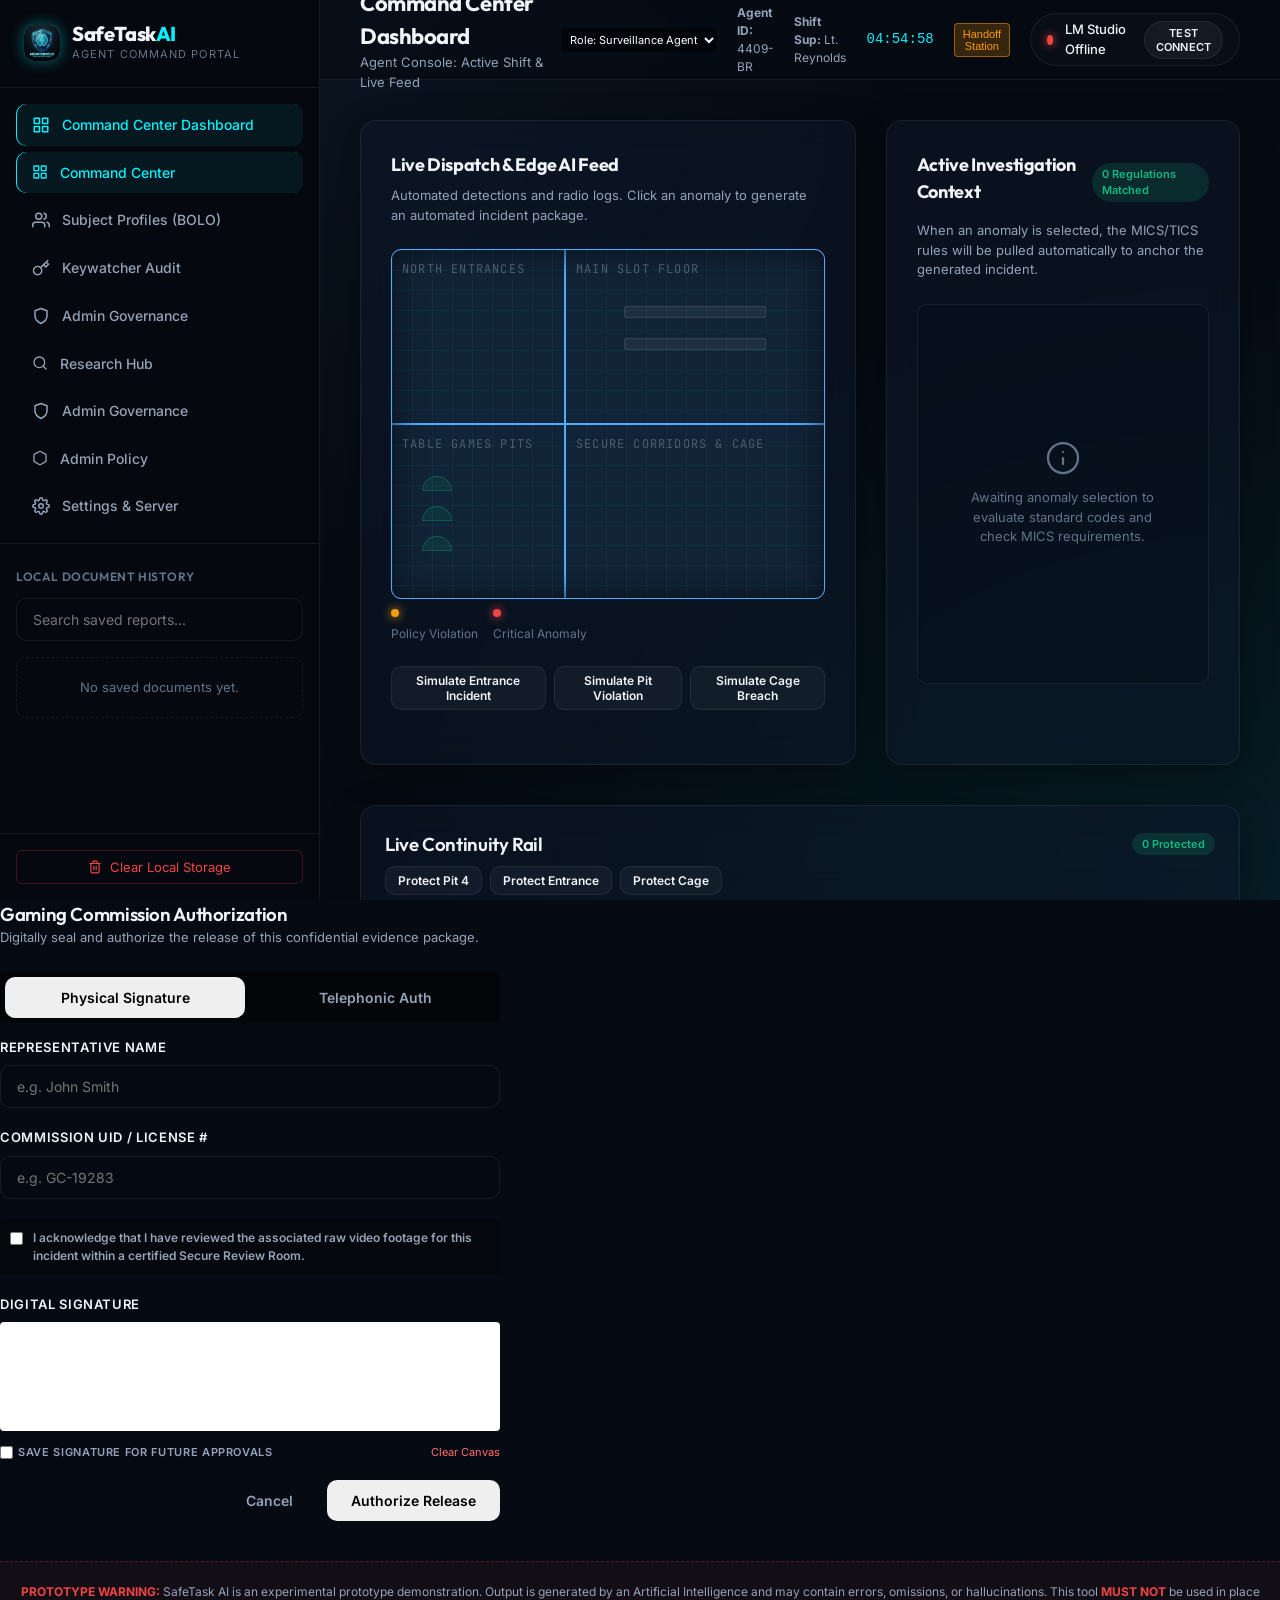
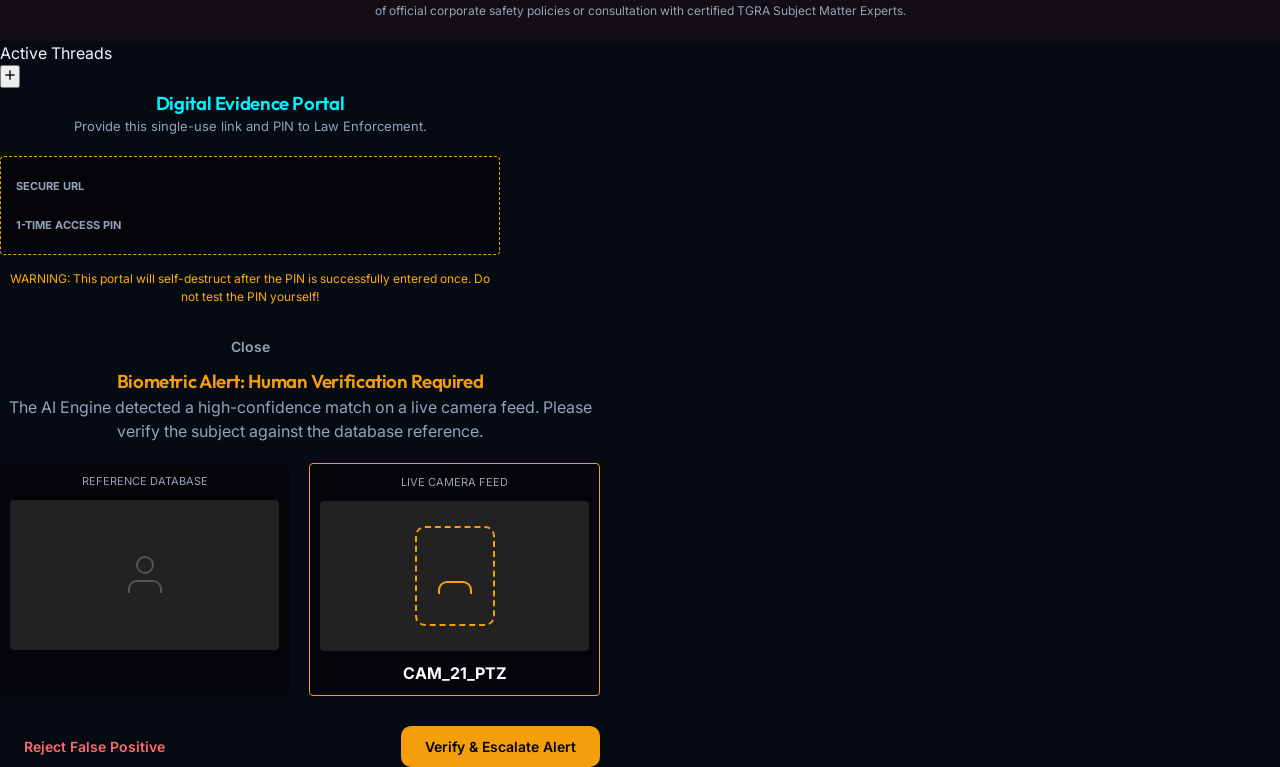
==== safetask/apps/legacy_scc/index.html @ 7d25b07c "Housekeeping: apply fixes, UI improvements, and widget feature" ====
<!DOCTYPE html>
<html lang="en">
<head>
  <meta charset="UTF-8">
  <meta name="viewport" content="width=device-width, initial-scale=1.0">
  <title>SafeTask AI — Casino Surveillance Agent Portal</title>
  <!-- SEO Tags -->
  <meta name="description" content="Surveillance Agent Command Center for real-time monitoring, MICS compliance, and incident generation.">
  <meta name="theme-color" content="#0a192f">
  
  <!-- Premium Typography -->
  <link rel="preconnect" href="https://fonts.googleapis.com">
  <link rel="preconnect" href="https://fonts.gstatic.com" crossorigin>
  <link href="https://fonts.googleapis.com/css2?family=Inter:wght@300;400;500;600;700&family=Outfit:wght@400;500;600;700;800&family=JetBrains+Mono:wght@400;500&display=swap" rel="stylesheet">
  
  <!-- Styling Sheet -->
  <link rel="stylesheet" href="styles.css">
  
  <!-- Manifest for PWA -->
  <link rel="manifest" href="manifest.json">
</head>
<body>
  <!-- Print Header (Hidden on UI, visible on Print) -->
  <div class="print-header-block">
    <div class="print-title-area">
      <h1>TRIBAL GAMING REGULATORY AUTHORITY</h1>
      <h2>CASINO SURVEILLANCE COMPLIANCE & INVESTIGATIONS</h2>
    </div>
    <div class="print-logo-box">
      <span>NIGC MICS COMPLIANT</span>
    </div>
  </div>
  <div class="print-disclaimer only-print">
    <p><strong>AI PROTOTYPE DRAFT:</strong> This document was generated by an AI assistant for demonstration purposes. It does not replace licensed TGRA agent review and has not been verified for regulatory compliance.</p>
  </div>

  <!-- App Wrapper -->
  <div class="app-container" id="appWrapper">
    
    <!-- Sidebar: Logo, Navigation & Saved History -->
    <aside class="sidebar" id="appSidebar">
      <div class="sidebar-brand">
        <div class="logo-icon">
          <img src="safetask_logo.png" alt="SafeTask Logo" style="width: 100%; height: 100%; object-fit: cover; border-radius: inherit;">
        </div>
        <div class="logo-text">
          <h1>SafeTask<span>AI</span></h1>
          <p>Agent Command Portal</p>
        </div>
      </div>

      <!-- Navigation Tabs -->
      <nav class="sidebar-nav">
        <button class="nav-btn active" id="btnTabDashboard" onclick="switchTab('dashboard')">
          <svg viewBox="0 0 24 24" width="18" height="18" stroke="currentColor" stroke-width="2" fill="none" stroke-linecap="round" stroke-linejoin="round"><rect x="3" y="3" width="7" height="7"></rect><rect x="14" y="3" width="7" height="7"></rect><rect x="14" y="14" width="7" height="7"></rect><rect x="3" y="14" width="7" height="7"></rect></svg>
          <span>Command Center Dashboard</span>
        </button>
        <button class="nav-btn active auditor-hidden" id="btnTabDashboard" onclick="switchTab('dashboard')">
          <svg viewBox="0 0 24 24" width="16" height="16" stroke="currentColor" stroke-width="2" fill="none" stroke-linecap="round" stroke-linejoin="round"><rect x="3" y="3" width="7" height="7"></rect><rect x="14" y="3" width="7" height="7"></rect><rect x="14" y="14" width="7" height="7"></rect><rect x="3" y="14" width="7" height="7"></rect></svg>
          Command Center
        </button>
        <button class="nav-btn dispatch-only auditor-hidden" id="btnTabDispatch" onclick="switchTab('dispatch')" style="display: none;">
          <svg viewBox="0 0 24 24" width="18" height="18" stroke="currentColor" stroke-width="2" fill="none" stroke-linecap="round" stroke-linejoin="round"><rect x="2" y="3" width="20" height="14" rx="2" ry="2"></rect><line x1="8" y1="21" x2="16" y2="21"></line><line x1="12" y1="17" x2="12" y2="21"></line></svg>
          <span>Security Dispatch Console</span>
        </button>
        <button class="nav-btn surveillance-only auditor-hidden" id="btnTabSubjects" onclick="switchTab('subjects')">
          <svg viewBox="0 0 24 24" width="18" height="18" stroke="currentColor" stroke-width="2" fill="none" stroke-linecap="round" stroke-linejoin="round"><path d="M17 21v-2a4 4 0 0 0-4-4H5a4 4 0 0 0-4 4v2"></path><circle cx="9" cy="7" r="4"></circle><path d="M23 21v-2a4 4 0 0 0-3-3.87"></path><path d="M16 3.13a4 4 0 0 1 0 7.75"></path></svg>
          <span>Subject Profiles (BOLO)</span>
        </button>
        <button class="nav-btn auditor-hidden" id="btnTabKeywatcher" onclick="switchTab('keywatcher')">
          <svg viewBox="0 0 24 24" width="18" height="18" stroke="currentColor" stroke-width="2" fill="none" stroke-linecap="round" stroke-linejoin="round"><path d="M21 2l-2 2m-7.61 7.61a5.5 5.5 0 1 1-7.778 7.778 5.5 5.5 0 0 1 7.777-7.777zm0 0L15.5 7.5m0 0l3 3L22 7l-3-3m-3.5 3.5L19 4"></path></svg>
          <span>Keywatcher Audit</span>
        </button>
        <button class="nav-btn admin-only management-only" id="btnTabAdmin" onclick="switchTab('admin')">
          <svg viewBox="0 0 24 24" width="18" height="18" stroke="currentColor" stroke-width="2" fill="none" stroke-linecap="round" stroke-linejoin="round"><path d="M12 22s8-4 8-10V5l-8-3-8 3v7c0 6 8 10 8 10z"></path></svg>
          <span>Admin Governance</span>
        </button>
        <button class="nav-btn auditor-only" id="btnTabAuditor" onclick="switchTab('auditor')" style="display: none;">
          <svg viewBox="0 0 24 24" width="18" height="18" stroke="currentColor" stroke-width="2" fill="none" stroke-linecap="round" stroke-linejoin="round"><path d="M14 2H6a2 2 0 0 0-2 2v16a2 2 0 0 0 2 2h12a2 2 0 0 0 2-2V8z"></path><polyline points="14 2 14 8 20 8"></polyline><line x1="16" y1="13" x2="8" y2="13"></line><line x1="16" y1="17" x2="8" y2="17"></line><polyline points="10 9 9 9 8 9"></polyline></svg>
          <span>Auditor Ledger</span>
        </button>
        <button class="nav-btn" id="btnTabResearch" onclick="switchTab('research')">
          <svg viewBox="0 0 24 24" width="16" height="16" stroke="currentColor" stroke-width="2" fill="none" stroke-linecap="round" stroke-linejoin="round"><circle cx="11" cy="11" r="8"></circle><line x1="21" y1="21" x2="16.65" y2="16.65"></line></svg>
          Research Hub
        </button>
        <button class="nav-btn admin-only" id="btnTabAdmin" onclick="switchTab('admin')">
          <svg viewBox="0 0 24 24" width="18" height="18" stroke="currentColor" stroke-width="2" fill="none" stroke-linecap="round" stroke-linejoin="round"><path d="M12 22s8-4 8-10V5l-8-3-8 3v7c0 6 8 10 8 10z"></path></svg>
          <span>Admin Governance</span>
        </button>
        <button class="nav-btn" id="btnTabAdmin" onclick="switchTab('admin')">
          <svg viewBox="0 0 24 24" width="16" height="16" stroke="currentColor" stroke-width="2" fill="none" stroke-linecap="round" stroke-linejoin="round"><path d="M21 16V8a2 2 0 0 0-1-1.73l-7-4a2 2 0 0 0-2 0l-7 4A2 2 0 0 0 3 8v8a2 2 0 0 0 1 1.73l7 4a2 2 0 0 0 2 0l7-4A2 2 0 0 0 21 16z"></path></svg>
          Admin Policy
        </button>
        <button class="nav-btn" id="btnTabSettings" onclick="switchTab('settings')">
          <svg viewBox="0 0 24 24" width="18" height="18" stroke="currentColor" stroke-width="2" fill="none" stroke-linecap="round" stroke-linejoin="round"><circle cx="12" cy="12" r="3"></circle><path d="M19.4 15a1.65 1.65 0 0 0 .33 1.82l.06.06a2 2 0 1 1-2.83 2.83l-.06-.06a1.65 1.65 0 0 0-1.82-.33 1.65 1.65 0 0 0-1 1.51V21a2 2 0 0 1-4 0v-.09A1.65 1.65 0 0 0 9 19.4a1.65 1.65 0 0 0-1.82.33l-.06.06a2 2 0 1 1-2.83-2.83l.06-.06a1.65 1.65 0 0 0 .33-1.82 1.65 1.65 0 0 0-1.51-1H3a2 2 0 0 1 0-4h.09A1.65 1.65 0 0 0 4.6 9a1.65 1.65 0 0 0-.33-1.82l-.06-.06a2 2 0 1 1 2.83-2.83l.06.06a1.65 1.65 0 0 0 1.82.33H9a1.65 1.65 0 0 0 1-1.51V3a2 2 0 0 1 4 0v.09a1.65 1.65 0 0 0 1 1.51 1.65 1.65 0 0 0 1.82-.33l.06-.06a2 2 0 1 1 2.83 2.83l-.06.06a1.65 1.65 0 0 0-.33 1.82V9a1.65 1.65 0 0 0 1.51 1H21a2 2 0 0 1 0 4h-.09a1.65 1.65 0 0 0-1.51 1z"></path></svg>
          <span>Settings & Server</span>
        </button>
      </nav>

      <!-- History List Section -->
      <div class="sidebar-history">
        <h3>Local Document History</h3>
        <div class="search-history-box">
          <input type="text" id="historySearch" placeholder="Search saved reports..." onkeyup="filterHistory()">
        </div>
        <div class="history-list" id="historyList">
          <div class="empty-history">No saved documents yet.</div>
        </div>
      </div>

      <!-- Quick Action Clear Offline Data -->
      <div class="sidebar-footer">
        <button class="clear-data-btn" id="btnClearStorage" onclick="clearAllData()">
          <svg viewBox="0 0 24 24" width="14" height="14" stroke="currentColor" stroke-width="2" fill="none" stroke-linecap="round" stroke-linejoin="round"><polyline points="3 6 5 6 21 6"></polyline><path d="M19 6v14a2 2 0 0 1-2 2H7a2 2 0 0 1-2-2V6m3 0V4a2 2 0 0 1 2-2h4a2 2 0 0 1 2 2v2"></path><line x1="10" y1="11" x2="10" y2="17"></line><line x1="14" y1="11" x2="14" y2="17"></line></svg>
          <span>Clear Local Storage</span>
        </button>
      </div>
    </aside>

    <!-- Main Content Area -->
    <main class="main-content">
      
      <!-- Top Bar / Diagnostic Dashboard Banner -->
      <header class="top-bar">
        <div class="header-titles">
          <h2 id="currentTabTitle">Command Center Dashboard</h2>
          <p id="currentTabSubtitle">Agent Console: Active Shift & Live Feed</p>
        </div>
        
        <div class="agent-shift-info" style="display: flex; gap: 20px; align-items: center; color: var(--text-secondary); font-size: 12px; margin-right: 20px;">
            <select id="roleSelector" onchange="switchRole(this.value)" style="background: rgba(0,0,0,0.5); color: #fff; border: 1px solid var(--border-color); padding: 4px; border-radius: 4px; font-size: 11px;">
              <option value="surveillance">Role: Surveillance Agent</option>
              <option value="dispatch">Role: Security Dispatch</option>
            </select>
            <span><strong>Agent ID:</strong> <span id="currentAgentIdLabel">4409-BR</span></span>
            <span><strong>Shift Sup:</strong> Lt. Reynolds</span>
            <span id="liveClock" style="font-family: monospace; font-size: 14px; color: var(--accent-cyan);">00:00:00</span>
            <button class="handoff-btn" onclick="openHandoffModal()" style="background: rgba(255, 153, 0, 0.2); border: 1px solid rgba(255, 153, 0, 0.5); color: #ff9900; padding: 4px 8px; border-radius: 4px; cursor: pointer; font-size: 11px;">Handoff Station</button>
        </div>

        <!-- Connection Health Badge -->
        <div class="connection-health-panel">
          <div class="connection-status-dot offline" id="connDot"></div>
          <span class="connection-status-text" id="connText">LM Studio Offline</span>
          <button class="test-conn-btn" id="btnTestConn" onclick="checkLMStudioConnection()">
            Test Connect
          </button>
        </div>
      </header>

      <!-- Tab Content Area -->
      <div class="content-body">
        
        <!-- 1. DASHBOARD TAB (Live Feed & Edge AI) -->
        <section class="tab-pane active" id="tabDashboard">
          <div class="grid-layout">
            
            <!-- Left Panel: Live Feed -->
            <div class="control-card glass">
              <h3>Live Dispatch & Edge AI Feed</h3>
              <p class="section-desc">Automated detections and radio logs. Click an anomaly to generate an automated incident package.</p>
              
              <div class="presets-section" style="margin-top: 20px;">
                
                <div class="spatial-map-container" id="casinoSpatialMap">
                  <!-- North Entrance -->
                  <div class="map-zone zone-entrance" id="zoneEntrance">
                    <span class="zone-label">North Entrances</span>
                    <div class="map-beacon" id="beaconEntrance" style="display:none;" onclick="triggerEdgeAnomaly('Staged Slip and Fall', 'Kinematic pre-bracing detected. Patron intentionally created floor anomaly.', 'Camera 18', '2026-05-30T14:02:11')">
                       <span class="beacon-pulse"></span>
                    </div>
                  </div>
                  
                  <!-- Main Slots Floor -->
                  <div class="map-zone zone-slots" id="zoneSlots">
                    <span class="zone-label">Main Slot Floor</span>
                    <!-- Decorative slot banks -->
                    <div class="slot-bank"></div><div class="slot-bank"></div>
                    <div class="map-beacon" id="beaconSlots" style="display:none;">
                       <span class="beacon-pulse"></span>
                    </div>
                  </div>

                  <!-- High Limit / Pits -->
                  <div class="map-zone zone-pits" id="zonePits">
                    <span class="zone-label">Table Games Pits</span>
                    <div class="pit-table"></div><div class="pit-table"></div><div class="pit-table"></div>
                    <div class="map-beacon" id="beaconPits" style="display:none;" onclick="triggerEdgeAnomaly('Hand Clear Failure', 'Dealer failed to open palms and rotate hands before leaving live table game.', 'Camera 42', '2026-05-30T18:15:00')">
                       <span class="beacon-pulse"></span>
                    </div>
                  </div>
                  
                  <!-- Soft Count / Cage -->
                  <div class="map-zone zone-cage" id="zoneCage">
                    <span class="zone-label">Secure Corridors & Cage</span>
                    <div class="map-beacon" id="beaconCage" style="display:none;" onclick="triggerEdgeAnomaly('Propped Secure Door', 'Soft Count room door propped open for > 30 seconds.', 'Camera 09', '2026-05-30T22:10:45')">
                       <span class="beacon-pulse"></span>
                    </div>
                  </div>
                </div>

                <div class="map-legend">
                  <span class="legend-item"><span class="legend-dot status-amber"></span> Policy Violation</span>
                  <span class="legend-item"><span class="legend-dot status-red"></span> Critical Anomaly</span>
                </div>
                
                <div style="margin-top: 15px; display: flex; gap: 8px;">
                   <button class="btn btn-small btn-secondary" onclick="simulateAnomaly('beaconEntrance', 'status-red')">Simulate Entrance Incident</button>
                   <button class="btn btn-small btn-secondary" onclick="simulateAnomaly('beaconPits', 'status-amber')">Simulate Pit Violation</button>
                   <button class="btn btn-small btn-secondary" onclick="simulateAnomaly('beaconCage', 'status-red')">Simulate Cage Breach</button>
                </div>

              </div>
            </div>

            <!-- Right Panel: Matched Title 8 Standards & Active RAG -->
            <div class="control-card glass flex-column">
              <div class="card-header-row">
                <h3>Active Investigation Context</h3>
                <span class="active-badge" id="incRagBadge">0 Regulations Matched</span>
              </div>
              <p class="section-desc">When an anomaly is selected, the MICS/TICS rules will be pulled automatically to anchor the generated incident.</p>
              
              <!-- Matched Regulations List -->
              <div class="matched-regs-list" id="incidentMatchedRegs">
                <div class="empty-regs-state">
                  <svg viewBox="0 0 24 24" width="36" height="36" stroke="currentColor" stroke-width="1.5" fill="none" stroke-linecap="round" stroke-linejoin="round"><circle cx="12" cy="12" r="10"></circle><line x1="12" y1="16" x2="12" y2="12"></line><line x1="12" y1="8" x2="12.01" y2="8"></line></svg>
                  <p>Awaiting anomaly selection to evaluate standard codes and check MICS requirements.</p>
                </div>
              </div>
            </div>

          </div>

          <div class="live-continuity-panel glass no-print">
            <div class="card-header-row">
              <h3>Live Continuity Rail</h3>
              <span class="active-badge" id="protectedLiveCount">0 Protected</span>
            </div>
            <div class="live-quick-actions">
              <button class="btn btn-small btn-secondary" onclick="protectLiveShot('Camera 42', 'Table Games Pits')">Protect Pit 4</button>
              <button class="btn btn-small btn-secondary" onclick="protectLiveShot('Camera 18', 'North Entrances')">Protect Entrance</button>
              <button class="btn btn-small btn-secondary" onclick="protectLiveShot('Camera 09', 'Secure Corridors & Cage')">Protect Cage</button>
            </div>
            <div class="coverage-load-warning hidden" id="coverageLoadWarning">
              <span class="coverage-warning-label">Coverage Reminder</span>
              <span id="coverageLoadText"></span>
            </div>
            <div class="live-rail-list" id="protectedLiveRail">
              <div class="empty-live-rail">No protected live shots.</div>
            </div>
          </div>

          <!-- Loading Progress State -->
          <div class="loader-overlay hidden" id="incidentLoader">
            <div class="loader-card glass">
              <div class="spinner"></div>
              <h4>Processing Edge Video Anomaly</h4>
              <p id="incidentLoaderState">Hashing video snippet and querying Local LLM...</p>
              <div class="loader-progressbar"><div class="loader-progress-fill" id="incidentProgressFill" style="width: 10%"></div></div>
            </div>
          </div>

          <!-- Output Dashboard (Incident Analysis Results) -->
          <div class="output-container glass hidden" id="incidentOutputSection">
            <div class="output-header">
              <div class="output-title-block">
                <div class="badge badge-high" id="outputIncOshaBadge">MICS Violation</div>
                <h2 id="outputIncTitle">AUTOMATED INCIDENT PACKAGE</h2>
                <p>Subject to NIGC MICS Record Keeping. Video cryptographically hashed.</p>
              </div>
              <div class="output-actions">
                <button class="btn btn-secondary" onclick="sealEvidencePackage()">
                  <svg viewBox="0 0 24 24" width="16" height="16" stroke="currentColor" stroke-width="2" fill="none" stroke-linecap="round" stroke-linejoin="round"><path d="M12 22s8-4 8-10V5l-8-3-8 3v7c0 6 8 10 8 10z"></path></svg>
                  <span>Seal Evidence Package</span>
                </button>
              </div>
            </div>

            <!-- Incident Overview Summary Block -->
            <div class="incident-overview-grid">
              <div class="meta-item">
                <span class="meta-label">Date & Time</span>
                <span class="meta-value" id="summaryIncDate">-</span>
              </div>
              <div class="meta-item">
                <span class="meta-label">Camera Hash (SHA-256)</span>
                <span class="meta-value" id="summaryIncLocation" style="font-family: monospace; font-size: 0.8em; word-break: break-all;">-</span>
              </div>
              <div class="meta-item">
                <span class="meta-label">Severity Level</span>
                <span class="meta-value" id="summaryIncSeverity">-</span>
              </div>
              <div class="meta-item">
                <span class="meta-label">Incident Type</span>
                <span class="meta-value" id="summaryIncPersonnel">-</span>
              </div>
            </div>

            <div class="analysis-results-section">
              <div class="analysis-card">
                <h4>Generated Incident Narrative</h4>
                <div class="cause-block">
                    <p id="incGeneratedNarrative" style="font-size: 0.95rem; line-height: 1.5;"></p>
                </div>
              </div>

              <div class="form-row-2">
                <div class="analysis-card">
                  <h4>Radio Dispatch Script</h4>
                  <div class="cause-block">
                    <p id="incRadioScript" style="font-style: italic; color: var(--accent-blue);"></p>
                  </div>
                </div>
                <div class="analysis-card">
                  <h4>Contact Slate</h4>
                  <ul class="capa-checklist" id="incContactSlate">
                    <!-- JS loaded -->
                  </ul>
                </div>
              </div>
            </div>

            <details class="thought-drawer no-print" id="incidentThoughtDrawer">
              <summary>
                <svg viewBox="0 0 24 24" width="16" height="16" stroke="currentColor" stroke-width="2" fill="none" stroke-linecap="round" stroke-linejoin="round"><polyline points="4 17 10 11 4 5"></polyline><line x1="12" y1="19" x2="20" y2="19"></line></svg>
                <span>Show AI Compliance Reasoning Path</span>
              </summary>
              <div class="thought-content" id="incThoughtContent">
                <!-- AI thinking trace output -->
              </div>
            </details>

            <!-- Signature Section (Visible on Print) -->
            <div class="print-signatures-block">
              <div class="sig-row">
                <div class="sig-box">
                  <div class="sig-line"></div>
                  <label>Authorized Action Plan Lead</label>
                </div>
                <div class="sig-box">
                  <div class="sig-line"></div>
                  <label>Signature & Verification Date</label>
                </div>
              </div>
            </div>

            <div class="action-row no-print" style="margin-top: 1.5rem;">
                <button class="btn btn-secondary" onclick="document.getElementById('incidentOutputSection').classList.add('hidden')">Close Package</button>
                <button class="btn btn-primary" onclick="alert('Edge Anomaly Incident Approved and Logged to System.')">
                  <svg viewBox="0 0 24 24" width="16" height="16" stroke="currentColor" stroke-width="2" fill="none" stroke-linecap="round" stroke-linejoin="round"><path d="M22 11.08V12a10 10 0 1 1-5.93-9.14"></path><polyline points="22 4 12 14.01 9 11.01"></polyline></svg>
                  <span>Review & Approve (Human in the Loop)</span>
                </button>
            </div>
          </div>
        </section>

        <!-- 2. GENERATIVE INCIDENT TAB (Manual Entry) -->
        <section class="tab-pane" id="tabJha">
          <div class="grid-layout">
            
            <!-- Left Panel: Input & Settings -->
            <div class="control-card glass">
              <h3>Report Field Incident</h3>
              <p class="section-desc">Log a workplace incident, patron dispute, or policy violation. SafeTask AI will classify the event and compile a legally defensible report.</p>
              
              <!-- Observation Timeline UI -->
              <div class="timeline-container" style="margin-bottom: 24px; padding: 16px; background: rgba(0,0,0,0.2); border: 1px solid var(--glass-border); border-radius: var(--border-radius-md);">
                <div style="display: flex; justify-content: space-between; align-items: center; margin-bottom: 12px;">
                  <h4 style="font-size: 14px; font-weight: 600; color: var(--accent-cyan);">Structured Event Timeline</h4>
                  <button class="btn btn-small btn-secondary" onclick="openObservationModal()">+ Add Observation</button>
                </div>
              <div id="observationTimelineList" style="display: flex; flex-direction: column; gap: 8px;">
                  <div class="empty-history" style="padding: 10px; font-size: 12px;">No structured observations added yet.</div>
                </div>
              </div>

              <div class="form-group">
                <div class="form-group-header">
                  <label for="jhaTaskInput">Incident Narrative (Raw Notes)</label>
                  <button class="dictation-btn" id="jhaDictationBtn" onclick="toggleDictation('jhaTaskInput', 'jhaDictationBtn')" title="Dictate with Microphone">
                    <svg viewBox="0 0 24 24" width="14" height="14" stroke="currentColor" stroke-width="2" fill="none" stroke-linecap="round" stroke-linejoin="round"><path d="M12 2a3 3 0 0 0-3 3v7a3 3 0 0 0 6 0V5a3 3 0 0 0-3-3z"></path><path d="M19 10v2a7 7 0 0 1-14 0v-2"></path><line x1="12" y1="19" x2="12" y2="23"></line><line x1="8" y1="23" x2="16" y2="23"></line></svg>
                    <span>Dictate</span>
                  </button>
                </div>
                <textarea id="jhaTaskInput" placeholder="e.g., Subject was intoxicated, knocked over a chair at blackjack pit 4, refused to leave, detained by security at 22:00." oninput="onInputTextChange('jha')"></textarea>
                <span class="textarea-hint">Detail specific conditions, timestamps, and camera numbers if known.</span>
              </div>

              <!-- Constellation Spatial Event Graph -->
              <div class="presets-section">
                <div style="display: flex; justify-content: space-between; align-items: center; margin-bottom: 8px;">
                  <span>Spatial Event Graph</span>
                  <span id="constellationActiveLabel" style="color: var(--accent-cyan); font-weight: 600; font-size: 12px;">Incident Map</span>
                </div>
                <div class="constellation-container">
                  <canvas id="constellationCanvas"></canvas>
                </div>
              </div>

              <!-- Trigger Buttons -->
              <div class="action-row">
                <button class="btn btn-primary" id="btnGenerateJha" onclick="triggerJhaGeneration()">
                  <svg viewBox="0 0 24 24" width="18" height="18" stroke="currentColor" stroke-width="2.5" fill="none" stroke-linecap="round" stroke-linejoin="round"><path d="M21 16V8a2 2 0 0 0-1-1.73l-7-4a2 2 0 0 0-2 0l-7 4A2 2 0 0 0 3 8v8a2 2 0 0 0 1 1.73l7 4a2 2 0 0 0 2 0l7-4A2 2 0 0 0 21 16z"></path><polyline points="3.27 6.96 12 12.01 20.73 6.96"></polyline><line x1="12" y1="22.08" x2="12" y2="12"></line></svg>
                  <span>Generate Incident Report</span>
                </button>
              </div>
            </div>

            <!-- Right Panel: Matched Regulations & AI Drawer -->
            <div class="control-card glass flex-column">
              <div class="card-header-row">
                <h3>MICS/TICS Anti-Hallucination RAG</h3>
                <span class="active-badge" id="ragBadge">0 Regulations Matched</span>
              </div>
              <p class="section-desc">Client-side lookup scans inputs against **MICS and SICS** standards to anchor AI output.</p>
              
              <!-- Matched Regulations List -->
              <div class="matched-regs-list" id="jhaMatchedRegs">
                <div class="empty-regs-state">
                  <svg viewBox="0 0 24 24" width="36" height="36" stroke="currentColor" stroke-width="1.5" fill="none" stroke-linecap="round" stroke-linejoin="round"><circle cx="12" cy="12" r="10"></circle><line x1="12" y1="16" x2="12" y2="12"></line><line x1="12" y1="8" x2="12.01" y2="8"></line></svg>
                  <p>Type incident details to trigger matched regulatory sections in real time.</p>
                </div>
              </div>
            </div>

          </div>

          <!-- Loading Progress State -->
          <div class="loader-overlay hidden" id="jhaLoader">
            <div class="loader-card glass">
              <div class="spinner"></div>
              <h4>Analyzing Incident Compliance</h4>
              <p id="jhaLoaderState">Connecting to local model via LM Studio...</p>
              <div class="loader-progressbar"><div class="loader-progress-fill" id="jhaProgressFill" style="width: 10%"></div></div>
            </div>
          </div>

          <!-- Output Dashboard (Incident Results) -->
          <div class="output-container glass hidden" id="jhaOutputSection">
            <div class="output-header">
              <div class="output-title-block">
                <div class="badge badge-high" id="outputRiskBadge">High Risk</div>
                <h2 id="outputTaskName">Incident Report Draft</h2>
                <p>Regulatory Standard Anchor: Casino Surveillance MICS</p>
              </div>
              <div class="output-actions">
                <button class="btn btn-secondary" onclick="sealEvidencePackage()">
                  <svg viewBox="0 0 24 24" width="16" height="16" stroke="currentColor" stroke-width="2" fill="none" stroke-linecap="round" stroke-linejoin="round"><path d="M14 2H6a2 2 0 0 0-2 2v16a2 2 0 0 0 2 2h12a2 2 0 0 0 2-2V8z"></path><polyline points="14 2 14 8 20 8"></polyline><line x1="16" y1="13" x2="8" y2="13"></line><line x1="16" y1="17" x2="8" y2="17"></line><polyline points="10 9 9 9 8 9"></polyline></svg>
                  <span>Seal Evidence Package</span>
                </button>
                <button class="btn btn-secondary" onclick="copyMarkdown('jha')">
                  <svg viewBox="0 0 24 24" width="16" height="16" stroke="currentColor" stroke-width="2" fill="none" stroke-linecap="round" stroke-linejoin="round"><rect x="9" y="9" width="13" height="13" rx="2" ry="2"></rect><path d="M5 15H4a2 2 0 0 1-2-2V4a2 2 0 0 1 2-2h9a2 2 0 0 1 2 2v1"></path></svg>
                  <span>Copy Markdown</span>
                </button>
              </div>
            </div>

            <div class="analysis-results-section">
              <!-- Incident Meta Data (AI Determined) -->
              <div class="incident-overview-grid" style="margin-bottom: 20px;">
                <div class="meta-item">
                  <span class="meta-label">AI Classified Category</span>
                  <span class="meta-value" id="summaryJhaCategory">-</span>
                </div>
                <div class="meta-item">
                  <span class="meta-label">Assessed Severity</span>
                  <span class="meta-value" id="summaryJhaSeverity">-</span>
                </div>
              </div>

              <div class="analysis-card">
                <h4>Formatted Narrative</h4>
                <div class="cause-block">
                  <textarea id="jhaNarrativeOutput" class="editable-cell-input" style="height: 150px;"></textarea>
                </div>
              </div>

              <div class="form-row-2">
                <div class="analysis-card">
                  <h4>Radio Dispatch Script</h4>
                  <p class="card-hint-text">10-second script for radio transmission.</p>
                  <div class="cause-block">
                    <textarea id="jhaRadioScript" class="editable-cell-input" style="height: 80px;"></textarea>
                  </div>
                </div>
                <div class="analysis-card">
                  <h4>Contact Slate</h4>
                  <p class="card-hint-text">Required escalation matrix based on MICS thresholds.</p>
                  <ul class="capa-checklist" id="jhaContactSlate">
                    <!-- JS loaded -->
                  </ul>
                </div>
              </div>
            </div>
            
            <!-- Collapsible AI Thought drawer -->
            <details class="thought-drawer no-print" id="jhaThoughtDrawer">
              <summary>
                <svg viewBox="0 0 24 24" width="16" height="16" stroke="currentColor" stroke-width="2" fill="none" stroke-linecap="round" stroke-linejoin="round"><polyline points="4 17 10 11 4 5"></polyline><line x1="12" y1="19" x2="20" y2="19"></line></svg>
                <span>Show AI Reasoning Path</span>
              </summary>
              <div class="thought-content" id="jhaThoughtContent">
                <!-- AI thinking trace output -->
              </div>
            </details>

            <!-- Signature Section (Visible on Print) -->
            <div class="print-signatures-block">
              <div class="sig-row">
                <div class="sig-box">
                  <div class="sig-line"></div>
                  <label>Completed By (Agent Name / Signature)</label>
                </div>
                <div class="sig-box">
                  <div class="sig-line"></div>
                  <label>Date Completed</label>
                </div>
              </div>
              <div class="sig-row">
                <div class="sig-box">
                  <div class="sig-line"></div>
                  <label>Approved By (Shift Manager / TGRA)</label>
                </div>
                <div class="sig-box">
                  <div class="sig-line"></div>
                  <label>Signature & Date Approved</label>
                </div>
              </div>
            </div>
            
            <div class="action-row no-print" style="margin-top: 1.5rem;">
                <button class="btn btn-secondary" onclick="document.getElementById('jhaOutputSection').classList.add('hidden')">Close Document</button>
                <button class="btn btn-primary" onclick="alert('Incident Approved and Logged to System.')">
                  <svg viewBox="0 0 24 24" width="16" height="16" stroke="currentColor" stroke-width="2" fill="none" stroke-linecap="round" stroke-linejoin="round"><path d="M22 11.08V12a10 10 0 1 1-5.93-9.14"></path><polyline points="22 4 12 14.01 9 11.01"></polyline></svg>
                  <span>Review & Approve (Human in the Loop)</span>
                </button>
            </div>
          </div>
        </section>

        <!-- 3. EVIDENCE LOCKER (Epic 7) -->
        <section class="tab-pane" id="tabEvidence">
          <div class="evidence-locker-layout" style="display: grid; grid-template-columns: 2fr 1fr; gap: 20px; height: calc(100vh - 180px);">
            
            <!-- Sealed Cases Ledger -->
            <div class="control-card glass flex-column" style="overflow-y: auto;">
              <h3 style="color: var(--accent-cyan); display: flex; justify-content: space-between;">
                Evidence Registry
                <span style="font-size: 12px; color: var(--text-secondary);">Retention Ledger</span>
              </h3>
              <div id="evidenceLedgerTable" style="margin-top: 15px; display: flex; flex-direction: column; gap: 10px;">
                <!-- Dynamically populated by JS -->
                <div style="text-align: center; color: var(--text-secondary); padding: 40px;">No sealed evidence in registry.</div>
              </div>
            </div>

            <!-- Field Evidence Inbox & Forwarding Summaries -->
            <div class="control-card glass flex-column" style="overflow-y: auto;">
              <h3 style="color: #ff9900; border-bottom: 1px solid rgba(255,153,0,0.3); padding-bottom: 10px; margin-bottom: 15px;">Field Inbox (Pending Review)</h3>
              <div id="fieldInboxList" style="display: flex; flex-direction: column; gap: 10px; margin-bottom: 20px;">
                <!-- Mock Field Evidence Items -->
                <div class="field-inbox-item" style="background: rgba(255,255,255,0.05); padding: 10px; border-radius: 6px; border-left: 3px solid #ff9900;">
                  <div style="font-size: 12px; font-weight: bold; margin-bottom: 4px;">Photo: Smashed Slot Screen (IMG_4492)</div>
                  <div style="font-size: 11px; color: var(--text-secondary); margin-bottom: 8px;">Submitted by: Officer Reyes (Zone 4)</div>
                  <div style="display: flex; gap: 8px;">
                    <button class="btn primary-btn" style="padding: 4px 8px; font-size: 10px;" onclick="approveFieldEvidence(this)">Approve & Attach</button>
                    <button class="btn secondary-btn" style="padding: 4px 8px; font-size: 10px;" onclick="denyFieldEvidence(this)">Reject</button>
                  </div>
                </div>
              </div>

              <h3 style="color: var(--accent-cyan); border-bottom: 1px solid rgba(0,242,254,0.3); padding-bottom: 10px; margin-bottom: 15px; margin-top: auto;">Distribution Summaries</h3>
              <div id="distributionSummaries" style="font-size: 12px; color: var(--text-secondary);">
                Select an evidence package to view forwarded stakeholder summaries.
              </div>
            </div>
            
          </div>
        </section>

        <!-- 4. SECURITY DISPATCH CONSOLE (Epic 16) -->
        <section class="tab-pane" id="tabDispatch">
          <div class="dispatch-layout" style="display: grid; grid-template-columns: 2fr 1fr; gap: 20px; height: calc(100vh - 180px);">
            
            <!-- Dispatch Log -->
            <div class="control-card glass flex-column" style="overflow-y: auto;">
              <h3 style="color: var(--accent-cyan); display: flex; justify-content: space-between; margin-bottom: 15px;">
                Active Dispatch Log
                <button class="btn primary-btn" style="padding: 4px 10px; font-size: 11px;" onclick="logDispatchEvent()">+ Log Event</button>
              </h3>
              <table style="width: 100%; border-collapse: collapse; font-size: 12px; color: var(--text-primary);">
                <thead>
                  <tr style="border-bottom: 1px solid var(--border-color); color: var(--text-secondary); text-align: left;">
                    <th style="padding: 8px;">Time</th>
                    <th style="padding: 8px;">Type</th>
                    <th style="padding: 8px;">Zone/Location</th>
                    <th style="padding: 8px;">Details</th>
                    <th style="padding: 8px;">Officer Status</th>
                  </tr>
                </thead>
                <tbody id="dispatchLogTable">
                  <!-- Populated by JS -->
                </tbody>
              </table>
            </div>

            <!-- Side Panel: Duty Roster & Lost/Found -->
            <div style="display: flex; flex-direction: column; gap: 20px;">
              <div class="control-card glass flex-column" style="flex: 1; overflow-y: auto;">
                <h3 style="color: #ff9900; border-bottom: 1px solid rgba(255,153,0,0.3); padding-bottom: 10px; margin-bottom: 10px;">Officer Duty Roster</h3>
                <div id="officerRosterList" style="display: flex; flex-direction: column; gap: 8px;">
                  <!-- Populated by JS -->
                </div>
              </div>

              <div class="control-card glass flex-column" style="flex: 1; overflow-y: auto;">
                <h3 style="color: #4ade80; border-bottom: 1px solid rgba(74,222,128,0.3); padding-bottom: 10px; margin-bottom: 10px; display: flex; justify-content: space-between;">
                  Lost & Found
                  <button class="btn secondary-btn" style="padding: 2px 6px; font-size: 10px;" onclick="addLostAndFound()">+ Add</button>
                </h3>
                <div id="lostAndFoundList" style="display: flex; flex-direction: column; gap: 8px;">
                  <!-- Populated by JS -->
                </div>
              </div>

              <div class="control-card glass flex-column" style="flex: 1; overflow-y: auto;">
                <h3 style="color: var(--accent-cyan); border-bottom: 1px solid rgba(0,242,254,0.3); padding-bottom: 10px; margin-bottom: 10px; display: flex; justify-content: space-between;">
                  Keywatcher Audit
                  <button class="btn secondary-btn" style="padding: 2px 6px; font-size: 10px;" onclick="triggerHighValueKey()">Simulate Alarm</button>
                </h3>
                <div id="keywatcherLedger" style="display: flex; flex-direction: column; gap: 8px; font-size: 11px;">
                  <!-- Populated by JS -->
                  <div style="color: var(--text-secondary); text-align: center; padding: 10px;">Waiting for Keywatcher Sync...</div>
                </div>
              </div>

            </div>
          </div>
        </section>

        <!-- 5. SUBJECT PROFILES (Epic 18) -->
        <section class="tab-pane" id="tabSubjects">
          <div class="control-card glass flex-column" style="height: calc(100vh - 180px); display: flex; flex-direction: column;">
            
            <div style="display: flex; justify-content: space-between; align-items: center; border-bottom: 1px solid rgba(255,255,255,0.1); padding-bottom: 10px; margin-bottom: 10px;">
              <h3>Subject Profiles (BOLO)</h3>
              <button class="btn secondary-btn" style="padding: 4px 12px; font-size: 11px;" onclick="triggerBiometricHit('facial')">Simulate Facial Hit</button>
              <button class="btn nav-btn" style="padding: 4px 12px; font-size: 11px;" onclick="triggerBiometricHit('gait')">Simulate Gait Hit</button>
            </div>
            
            <p class="section-desc" style="margin-bottom: 10px;">Database of Known Cheats, Advantage Players (APs), and Banned Individuals.</p>
            
            <div id="subjectsListContainer" style="flex-grow: 1; overflow-y: auto; display: grid; grid-template-columns: repeat(auto-fill, minmax(300px, 1fr)); gap: 16px;">
              <!-- Populated by JS -->
              <div style="color: var(--text-secondary); text-align: center; padding: 20px; grid-column: 1/-1;">Loading subject database...</div>
            </div>
          </div>
        </section>

        <!-- 6. INVESTIGATIVE RESEARCH HUB (New Tab) -->
        <section class="tab-pane" id="tabResearch">
          <div class="control-card glass flex-column" style="height: calc(100vh - 180px); display: flex; flex-direction: column;">
            
            <div style="display: flex; justify-content: space-between; align-items: center; border-bottom: 1px solid rgba(255,255,255,0.1); padding-bottom: 10px; margin-bottom: 10px;">
              <h3>Investigative Research AI</h3>
              
              <!-- Epic 8 Toggle -->
              <div style="display: flex; align-items: center; gap: 8px; background: rgba(0,0,0,0.5); padding: 4px; border-radius: 8px;">
                <button id="btnModePolicy" class="btn primary-btn" style="padding: 4px 12px; font-size: 11px;" onclick="setResearchMode('policy')">Policy AI</button>
                <button id="btnModeRecall" class="btn nav-btn" style="padding: 4px 12px; font-size: 11px;" onclick="setResearchMode('recall')">Incident Recall</button>
              </div>
            </div>
            
            <p id="researchDesc" class="section-desc" style="margin-bottom: 10px;">Ask questions regarding MICS/TICS policies or compliance procedures. The AI will pull from the offline regulations database.</p>
            
            <!-- Chat Window (Policy AI) -->
            <div id="chatHistory" class="chat-history-window" style="flex-grow: 1; overflow-y: auto; background: rgba(0,0,0,0.2); border: 1px solid var(--glass-border); border-radius: var(--border-radius-md); padding: 16px; margin-bottom: 16px; display: flex; flex-direction: column; gap: 12px;">
              <div class="chat-msg ai-msg" style="align-self: flex-start; background: rgba(0, 242, 254, 0.05); border: 1px solid var(--accent-cyan); padding: 12px; border-radius: var(--border-radius-sm); max-width: 80%;">
                <strong>System:</strong> Surveillance AI online. How can I assist your investigation today?
              </div>
            </div>

            <!-- Recall Search Results (Hidden by default) -->
            <div id="recallResults" style="display: none; flex-grow: 1; overflow-y: auto; background: rgba(0,0,0,0.2); border: 1px solid var(--glass-border); border-radius: var(--border-radius-md); padding: 16px; margin-bottom: 16px; flex-direction: column; gap: 12px;">
              <!-- Results go here -->
            </div>
            <!-- Chat Input -->
            <div class="chat-input-area" style="display: flex; gap: 12px;">
              <input type="text" id="researchInput" placeholder="e.g., What are the personnel requirements for a table drop?" style="flex-grow: 1; padding: 12px; border-radius: var(--border-radius-sm); border: 1px solid var(--glass-border); background: rgba(6, 11, 19, 0.6); color: white;" onkeypress="if(event.key === 'Enter') executeResearchQuery()">
              <button class="btn btn-primary" onclick="executeResearchQuery()">
                <svg viewBox="0 0 24 24" width="18" height="18" stroke="currentColor" stroke-width="2" fill="none" stroke-linecap="round" stroke-linejoin="round"><line x1="22" y1="2" x2="11" y2="13"></line><polygon points="22 2 15 22 11 13 2 9 22 2"></polygon></svg>
                Send
              </button>
            </div>
            
          </div>
        </section>

        <!-- 7. ADMIN GOVERNANCE CONSOLE (Epic 9) -->
        <section class="tab-pane" id="tabAdmin">
          <div class="control-card glass flex-column" style="height: calc(100vh - 180px); display: flex; flex-direction: column;">
            
            <div style="display: flex; justify-content: space-between; align-items: center; border-bottom: 1px solid rgba(255,255,255,0.1); padding-bottom: 10px; margin-bottom: 10px;">
              <h3>Admin Governance Console</h3>
            </div>
            
            <p class="section-desc" style="margin-bottom: 16px;">Ingest and manage offline policy documents (MICS, TICS, and Casino SOPs).</p>
            
            <div style="display: flex; gap: 20px; height: 100%;">
              <!-- Upload Form -->
              <div style="flex: 1; background: rgba(0,0,0,0.3); border: 1px solid var(--border-color); border-radius: 8px; padding: 16px;">
                <h4 style="margin-bottom: 16px; color: var(--accent-cyan);">Ingest New Policy</h4>
                <div style="margin-bottom: 12px;">
                  <label style="display: block; font-size: 11px; color: var(--text-secondary); margin-bottom: 4px;">Policy Code</label>
                  <input type="text" id="adminPolicyCode" placeholder="e.g. MICS-501" style="width: 100%; padding: 8px; border-radius: 4px; background: rgba(0,0,0,0.5); border: 1px solid var(--border-color); color: white;">
                </div>
                <div style="margin-bottom: 12px;">
                  <label style="display: block; font-size: 11px; color: var(--text-secondary); margin-bottom: 4px;">Policy Title</label>
                  <input type="text" id="adminPolicyTitle" placeholder="e.g. Table Drop Procedures" style="width: 100%; padding: 8px; border-radius: 4px; background: rgba(0,0,0,0.5); border: 1px solid var(--border-color); color: white;">
                </div>
                <div style="margin-bottom: 20px;">
                  <label style="display: block; font-size: 11px; color: var(--text-secondary); margin-bottom: 4px;">Policy Document (PDF)</label>
                  <input type="file" id="adminPolicyFile" accept=".pdf" style="width: 100%; padding: 8px; border-radius: 4px; background: rgba(0,0,0,0.5); border: 1px dashed var(--border-color); color: white; cursor: pointer;">
                </div>
                <button class="btn primary-btn" style="width: 100%;" onclick="uploadPolicy()">Ingest Policy</button>
                <div id="uploadStatus" style="margin-top: 12px; font-size: 12px; text-align: center;"></div>
              </div>

              <!-- Active Policies Dashboard -->
              <div style="flex: 2; background: rgba(0,0,0,0.3); border: 1px solid var(--border-color); border-radius: 8px; padding: 16px; display: flex; flex-direction: column;">
                <h4 style="margin-bottom: 16px; color: var(--text-primary);">Currently Active Policies</h4>
                <div id="activePoliciesContainer" style="flex-grow: 1; overflow-y: auto; display: flex; flex-direction: column; gap: 8px;">
                  <div style="color: var(--text-secondary); text-align: center; margin-top: 20px;">Loading policies...</div>
                </div>
              </div>
            </div>

          </div>
        </section>

        <!-- 8. AUDITOR LEDGER (Epic 10) -->
        <section class="tab-pane" id="tabAuditor">
          <div class="control-card glass flex-column" style="height: calc(100vh - 180px); display: flex; flex-direction: column;">
            
            <div style="display: flex; justify-content: space-between; align-items: center; border-bottom: 1px solid rgba(255,255,255,0.1); padding-bottom: 10px; margin-bottom: 10px;">
              <h3>Government Compliance & Audit Ledger</h3>
            </div>
            
            <p class="section-desc" style="margin-bottom: 16px;">Read-only view of finalized, cryptographically sealed incident reports for external stakeholder review.</p>
            
            <div id="auditorIncidentsContainer" style="flex-grow: 1; overflow-y: auto; display: flex; flex-direction: column; gap: 12px; background: rgba(0,0,0,0.3); border: 1px solid var(--border-color); border-radius: 8px; padding: 16px;">
              <div style="color: var(--text-secondary); text-align: center; margin-top: 20px;">Loading incident ledger...</div>
            </div>

          </div>
        </section>

      </div>
    </main>
  </div>

  <!-- Epic 10: PDF Export Template (Hidden from screen) -->
  <div id="printTemplate" style="display: none;">
    <div style="text-align: center; border-bottom: 2px solid #000; padding-bottom: 20px; margin-bottom: 20px;">
      <h1 style="margin: 0; font-size: 24px;">SafeTask Intelligence System</h1>
      <h2 style="margin: 5px 0 0 0; font-size: 16px; font-weight: normal;">Official Incident Report</h2>
    </div>
    
    <div style="display: flex; justify-content: space-between; margin-bottom: 20px; border-bottom: 1px solid #ccc; padding-bottom: 20px;">
      <div>
        <div style="font-weight: bold; margin-bottom: 4px;">Incident Details</div>
        <div><strong>Title:</strong> <span id="printTitle"></span></div>
        <div><strong>ID:</strong> <span id="printId"></span></div>
        <div><strong>Date:</strong> <span id="printDate"></span></div>
        <div><strong>Location:</strong> <span id="printLocation"></span></div>
      </div>
      <div style="text-align: right;">
        <div style="font-weight: bold; margin-bottom: 4px;">Cryptographic Seal</div>
        <div style="font-family: monospace; font-size: 11px; word-break: break-all; width: 200px;" id="printHash"></div>
      </div>
    </div>

    <div style="margin-bottom: 20px;">
      <div style="font-weight: bold; margin-bottom: 8px;">Incident Narrative</div>
      <div id="printNarrative" style="line-height: 1.5; text-align: justify; white-space: pre-wrap;"></div>
    </div>

    <div style="margin-bottom: 20px;">
      <div style="font-weight: bold; margin-bottom: 8px;">Observation Logs</div>
      <table style="width: 100%; border-collapse: collapse; font-size: 12px;">
        <thead>
          <tr>
            <th style="border: 1px solid #ccc; padding: 8px; text-align: left;">Timestamp</th>
            <th style="border: 1px solid #ccc; padding: 8px; text-align: left;">Camera</th>
            <th style="border: 1px solid #ccc; padding: 8px; text-align: left;">Observation</th>
          </tr>
        </thead>
        <tbody id="printObservations">
        </tbody>
      </table>
    </div>

    <div style="text-align: center; margin-top: 40px; font-size: 10px; color: #666;">
      <div id="printSignatureBlock" style="display: none; margin-bottom: 20px;">
        <div style="font-weight: bold; margin-bottom: 5px;">Gaming Commission Authorization</div>
        <div id="printSigInfo"></div>
        <img id="printSigImage" src="" style="max-height: 50px; margin-top: 10px;">
      </div>
      --- END OF REPORT ---<br>
      Generated by SafeTask Autonomous Surveillance Engine
    </div>
  </div>

  <!-- Epic 11/12: Authorization Modal -->
  <div id="authModal" class="modal">
    <div class="modal-content glass" style="max-width: 500px;">
      <h3>Gaming Commission Authorization</h3>
      <p class="section-desc">Digitally seal and authorize the release of this confidential evidence package.</p>
      
      <!-- Epic 12: Auth Toggle -->
      <div style="display: flex; gap: 10px; margin-top: 15px; margin-bottom: 15px; background: rgba(0,0,0,0.5); padding: 5px; border-radius: 4px;">
        <button id="btnAuthPhysical" class="btn primary-btn" style="flex: 1;" onclick="toggleAuthType('physical')">Physical Signature</button>
        <button id="btnAuthPhone" class="btn nav-btn" style="flex: 1;" onclick="toggleAuthType('telephonic')">Telephonic Auth</button>
      </div>
      
      <div class="form-group" style="margin-top: 15px;">
        <label>Representative Name</label>
        <input type="text" id="authRepName" placeholder="e.g. John Smith">
      </div>
      <div class="form-group">
        <label>Commission UID / License #</label>
        <input type="text" id="authUid" placeholder="e.g. GC-19283">
      </div>
      
      <div class="form-group" style="margin-top: 15px; background: rgba(0,0,0,0.4); padding: 10px; border-radius: 4px;">
        <label style="display: flex; align-items: flex-start; gap: 10px; cursor: pointer;">
          <input type="checkbox" id="authSecureRoom" style="margin-top: 3px;">
          <span style="font-size: 12px; color: var(--text-secondary); text-transform: none; letter-spacing: 0;">I acknowledge that I have reviewed the associated raw video footage for this incident within a certified Secure Review Room.</span>
        </label>
      </div>

      <div id="physicalAuthSection" class="form-group" style="margin-top: 15px;">
        <label style="display: flex; justify-content: space-between;">
          Digital Signature
          <span id="reuseSigBtn" style="color: var(--accent-cyan); cursor: pointer; display: none;" onclick="reuseSignature()">[Reuse Saved]</span>
        </label>
        <canvas id="sigCanvas" width="460" height="100" style="background: #fff; border-radius: 4px; border: 2px solid var(--border-color); cursor: crosshair; touch-action: none;"></canvas>
        <div style="display: flex; justify-content: space-between; margin-top: 5px;">
          <label style="display: flex; align-items: center; gap: 5px; cursor: pointer;">
            <input type="checkbox" id="authSaveSig">
            <span style="font-size: 11px; color: var(--text-secondary);">Save signature for future approvals</span>
          </label>
          <a href="#" onclick="clearSignature(); return false;" style="font-size: 11px; color: #ff6b6b; text-decoration: none;">Clear Canvas</a>
        </div>
      </div>
      
      <!-- Epic 12: Telephonic Section -->
      <div id="telephonicAuthSection" class="form-group" style="margin-top: 15px; display: none;">
        <div class="warning-banner" style="background: rgba(255, 171, 0, 0.1); border: 1px solid rgba(255, 171, 0, 0.3); color: var(--accent-amber); padding: 10px; border-radius: 4px; font-size: 12px; margin-bottom: 10px;">
          <strong>Telephonic Override:</strong> The reason for bypass will be automatically extracted from the Incident Narrative.
        </div>
        <label>Time of Call</label>
        <input type="datetime-local" id="authCallTime" style="margin-bottom: 10px;">
      </div>
      
      <div style="display: flex; justify-content: flex-end; gap: 10px; margin-top: 20px;">
        <button class="btn nav-btn" onclick="closeAuthModal()">Cancel</button>
        <button class="btn primary-btn" onclick="submitAuthorization()">Authorize Release</button>
      </div>
    </div>
  </div>

        <!-- 4. SETTINGS & SERVER CONFIG TAB -->
        <section class="tab-pane" id="tabSettings">
          <div class="settings-grid">
            
            <!-- Server Config Card -->
            <div class="control-card glass">
              <h3>LM Studio Integration Panel</h3>
              <p class="section-desc">Setup your offline bridge by launching an OpenAI-compliant local server in LM Studio.</p>
              
              <div class="form-group">
                <label for="settingsApiUrl">API Server Endpoint</label>
                <input type="text" id="settingsApiUrl" value="/api" placeholder="e.g., http://localhost:1234/v1">
                <span class="textarea-hint">Ensure the LM Studio local server is turned on inside the server sidebar.</span>
              </div>

              <div class="form-group">
                <label for="settingsModel">Model Key (Must match loaded model)</label>
                <input type="text" id="settingsModel" value="nvidia/nemotron-3-nano-omni-30b-a3b" placeholder="e.g., nvidia/nemotron-3-nano-omni-30b-a3b">
                <span class="textarea-hint">Copy the precise model name showing at the top bar of your LM Studio server.</span>
              </div>

              <div class="form-group">
                <label>Graveyard Shift (True Dark Mode)</label>
                <label style="display: flex; align-items: center; gap: 10px; cursor: pointer; margin-top: 5px;">
                  <input type="checkbox" id="settingsDarkMode" onchange="toggleDarkMode(this.checked)">
                  <span style="font-size: 13px; color: var(--text-secondary); text-transform: none; letter-spacing: 0;">Enable pitch black background to reduce eye strain</span>
                </label>
              </div>

              <div class="form-row-2">
                <div class="form-group">
                  <label for="settingsTemperature">Inference Temperature</label>
                  <input type="range" id="settingsTemperature" min="0" max="1" step="0.05" value="0.10">
                  <span class="range-display" id="tempDisplay">0.10</span>
                </div>
                <div class="form-group flex-justify-end">
                  <button class="btn btn-secondary w-full" id="settingsTestBtn" onclick="checkLMStudioConnection()">
                    Ping Local Server
                  </button>
                </div>
              </div>

              <!-- IMPORTANT NOTE FOR RESEARCH HUB -->
              <div style="margin-top: 15px; padding: 12px; border-left: 4px solid var(--accent-amber); background: rgba(245, 158, 11, 0.1); border-radius: 4px; font-size: 13px; color: var(--text-secondary);">
                <strong>Performance Recommendation:</strong> For advanced Investigative Research and multi-turn chat against the regulations, we highly recommend loading a larger model like <strong>NVIDIA Nemotron</strong> (e.g., Llama-3.1-Nemotron-70B or Nemotron-Mini) in LM Studio. Smaller 3B reasoning models excel at data formatting but may struggle with deep legal reasoning.
              </div>

              <div class="server-status-info glass-dense" id="serverInfoBox" style="margin-top: 20px;">
                <h4>Diagnostics & Response Status</h4>
                <p>Status: <span class="badge badge-low" id="diagnosticStatus">Awaiting Ping</span></p>
                <div class="info-row">
                  <span>Server latency:</span>
                  <span id="diagnosticLatency">-</span>
                </div>
                <div class="info-row">
                  <span>Active model:</span>
                  <span id="diagnosticActiveModel">-</span>
                </div>
              </div>
            </div>

            <!-- Configuration Guide -->
            <div class="control-card glass">
              <h3>Offline Regulatory Reference Engine</h3>
              <p class="section-desc">SafeTask AI uses a compressed offline keyword index matching Casino Surveillance MICS/TICS/SICS safety orders.</p>
              
              <div class="regulations-index-preview">
                <h4>Pre-Loaded Regulatory Reference Subparts</h4>
                <div class="reg-bullets">
                  <div class="bullet-item">
                    <h5>NIGC MICS 25 CFR § 543.21</h5>
                    <p>Surveillance Systems & Access logging.</p>
                  </div>
                  <div class="bullet-item">
                    <h5>SICS Section 3.1.4</h5>
                    <p>Table Games: Dealer Procedures (Hand Clearing).</p>
                  </div>
                  <div class="bullet-item">
                    <h5>SICS Section 4.1</h5>
                    <p>Table Drop Procedures (3 officer requirement).</p>
                  </div>
                  <div class="bullet-item">
                    <h5>TICS Section 9.1</h5>
                    <p>Incident Reporting Requirements (Camera #s, timestamps).</p>
                  </div>
                  <div class="bullet-item">
                    <h5>Constructive Knowledge Policy</h5>
                    <p>Slip & Fall Liability and Intentional hazards.</p>
                  </div>
                  <div class="bullet-item">
                    <h5>TICS Section 5.5</h5>
                    <p>Secure Door Integrity and alarmed doors.</p>
                  </div>
                </div>
              </div>
            </div>

          </div>
        </section>

        <!-- 4. SETTINGS & SERVER CONFIG TAB -->
        <section class="tab-pane" id="tabSettings">
          <div class="settings-grid">
            
            <!-- Server Config Card -->
            <div class="control-card glass">
              <h3>LM Studio Integration Panel</h3>
              <p class="section-desc">Setup your offline bridge by launching an OpenAI-compliant local server in LM Studio.</p>
              
              <div class="form-group">
                <label for="settingsApiUrl">API Server Endpoint</label>
                <input type="text" id="settingsApiUrl" value="/api" placeholder="e.g., http://localhost:1234/v1">
                <span class="textarea-hint">Ensure the LM Studio local server is turned on inside the server sidebar.</span>
              </div>

              <div class="form-group">
                <label for="settingsModel">Model Key (Must match loaded model)</label>
                <input type="text" id="settingsModel" value="nvidia/nemotron-3-nano-omni-30b-a3b" placeholder="e.g., nvidia/nemotron-3-nano-omni-30b-a3b">
                <span class="textarea-hint">Copy the precise model name showing at the top bar of your LM Studio server.</span>
              </div>

              <div class="form-group">
                <label>Graveyard Shift (True Dark Mode)</label>
                <label style="display: flex; align-items: center; gap: 10px; cursor: pointer; margin-top: 5px;">
                  <input type="checkbox" id="settingsDarkMode" onchange="toggleDarkMode(this.checked)">
                  <span style="font-size: 13px; color: var(--text-secondary); text-transform: none; letter-spacing: 0;">Enable pitch black background to reduce eye strain</span>
                </label>
              </div>

              <div class="form-row-2">
                <div class="form-group">
                  <label for="settingsTemperature">Inference Temperature</label>
                  <input type="range" id="settingsTemperature" min="0" max="1" step="0.05" value="0.10">
                  <span class="range-display" id="tempDisplay">0.10</span>
                </div>
                <div class="form-group flex-justify-end">
                  <button class="btn btn-secondary w-full" id="settingsTestBtn" onclick="checkLMStudioConnection()">
                    Ping Local Server
                  </button>
                </div>
              </div>

              <!-- IMPORTANT NOTE FOR RESEARCH HUB -->
              <div style="margin-top: 15px; padding: 12px; border-left: 4px solid var(--accent-amber); background: rgba(245, 158, 11, 0.1); border-radius: 4px; font-size: 13px; color: var(--text-secondary);">
                <strong>Performance Recommendation:</strong> For advanced Investigative Research and multi-turn chat against the regulations, we highly recommend loading a larger model like <strong>NVIDIA Nemotron</strong> (e.g., Llama-3.1-Nemotron-70B or Nemotron-Mini) in LM Studio. Smaller 3B reasoning models excel at data formatting but may struggle with deep legal reasoning.
              </div>

              <div class="server-status-info glass-dense" id="serverInfoBox" style="margin-top: 20px;">
                <h4>Diagnostics & Response Status</h4>
                <p>Status: <span class="badge badge-low" id="diagnosticStatus">Awaiting Ping</span></p>
                <div class="info-row">
                  <span>Server latency:</span>
                  <span id="diagnosticLatency">-</span>
                </div>
                <div class="info-row">
                  <span>Active model:</span>
                  <span id="diagnosticActiveModel">-</span>
                </div>
              </div>
            </div>

            <!-- Configuration Guide -->
            <div class="control-card glass">
              <h3>Offline Regulatory Reference Engine</h3>
              <p class="section-desc">SafeTask AI uses a compressed offline keyword index matching Casino Surveillance MICS/TICS/SICS safety orders.</p>
              
              <div class="regulations-index-preview">
                <h4>Pre-Loaded Regulatory Reference Subparts</h4>
                <div class="reg-bullets">
                  <div class="bullet-item">
                    <h5>NIGC MICS 25 CFR § 543.21</h5>
                    <p>Surveillance Systems & Access logging.</p>
                  </div>
                  <div class="bullet-item">
                    <h5>SICS Section 3.1.4</h5>
                    <p>Table Games: Dealer Procedures (Hand Clearing).</p>
                  </div>
                  <div class="bullet-item">
                    <h5>SICS Section 4.1</h5>
                    <p>Table Drop Procedures (3 officer requirement).</p>
                  </div>
                  <div class="bullet-item">
                    <h5>TICS Section 9.1</h5>
                    <p>Incident Reporting Requirements (Camera #s, timestamps).</p>
                  </div>
                  <div class="bullet-item">
                    <h5>Constructive Knowledge Policy</h5>
                    <p>Slip & Fall Liability and Intentional hazards.</p>
                  </div>
                  <div class="bullet-item">
                    <h5>TICS Section 5.5</h5>
                    <p>Secure Door Integrity and alarmed doors.</p>
                  </div>
                </div>
              </div>
            </div>

          </div>
        </section>

        <!-- 4. ADMIN POLICY DEPLOYMENT TAB -->
        <section class="tab-pane" id="tabAdmin">
          <div class="grid-layout">
            <div class="control-card glass">
              <h3>Deploy New Regulatory Document</h3>
              <p class="section-desc">Upload a PDF policy bulletin. The system will extract the raw text deterministically to ensure chain-of-custody compliance and inject it into the offline RAG database across all terminals.</p>
              
              <div class="form-group" style="margin-top: 15px;">
                <label>Regulation Code (e.g. MICS 543.21)</label>
                <input type="text" id="adminCodeInput" placeholder="Enter formal code">
              </div>

              <div class="form-group">
                <label>Policy Title</label>
                <input type="text" id="adminTitleInput" placeholder="Enter policy title">
              </div>

              <div class="form-group">
                <label>Upload Official Document (.pdf)</label>
                <div class="upload-zone" id="adminUploadZone" onclick="document.getElementById('adminFileInput').click()">
                  <svg viewBox="0 0 24 24" width="32" height="32" stroke="currentColor" stroke-width="1.5" fill="none"><path d="M21 15v4a2 2 0 0 1-2 2H5a2 2 0 0 1-2-2v-4"></path><polyline points="17 8 12 3 7 8"></polyline><line x1="12" y1="3" x2="12" y2="15"></line></svg>
                  <p>Click to select PDF or drag and drop</p>
                  <input type="file" id="adminFileInput" accept=".pdf" style="display:none;" onchange="handleAdminFileSelect(event)">
                </div>
                <div id="adminFileName" style="margin-top: 8px; font-size: 12px; color: var(--accent-cyan);"></div>
              </div>

              <button class="btn btn-primary" style="margin-top: 15px;" onclick="uploadPolicy()">
                Deploy to Knowledge Base
              </button>

              <div id="adminUploadStatus" style="margin-top: 15px; font-size: 13px; font-weight: bold;"></div>
            </div>

            <div class="control-card glass">
              <h3>Chain-of-Custody Guarantee</h3>
              <p class="section-desc">To satisfy auditing requirements, uploaded documents are <strong>NOT</strong> parsed by generative AI models. Text is extracted deterministically to prevent hallucination of regulatory codes.</p>
              <div class="reg-card" style="margin-top: 20px;">
                <div class="reg-card-header">
                  <span class="reg-card-code">AUDIT TRAIL</span>
                  <span class="history-type-badge" style="background-color: var(--accent-green); color: black;">SECURE</span>
                </div>
                <div class="reg-card-title">Deterministic NLP</div>
                <div class="reg-card-desc">Keywords are generated via Term Frequency mathematical modeling, completely isolated from LLM abstraction.</div>
              </div>
            </div>
          </div>
        </section>

      </div>
      
      <!-- Global Disclaimer Footer -->
      <footer class="app-disclaimer no-print">
        <p><strong>PROTOTYPE WARNING:</strong> SafeTask AI is an experimental prototype demonstration. Output is generated by an Artificial Intelligence and may contain errors, omissions, or hallucinations. This tool <strong>MUST NOT</strong> be used in place of official corporate safety policies or consultation with certified TGRA Subject Matter Experts.</p>
      </footer>
    </main>

  </div>

  <!-- Observation Modal -->
  <div id="observationModal" class="pip-window" style="display: none; width: 400px; height: auto; z-index: 1000; left: 50%; top: 50%; transform: translate(-50%, -50%); flex-direction: column;">
    <div class="pip-header" style="cursor: default;">
      <span>Add Structured Observation</span>
      <button class="pip-close" onclick="closeObservationModal()">✕</button>
    </div>
    <div class="pip-body" style="padding: 16px; display: flex; flex-direction: column; gap: 12px; background: var(--bg-primary);">
      <div class="form-group" style="margin-bottom: 0;">
        <label>Camera ID</label>
        <input type="text" id="obsCameraId" placeholder="e.g., PTZ-42">
      </div>
      <div class="form-group" style="margin-bottom: 0;">
        <label>Timestamp</label>
        <input type="time" id="obsTimestamp" step="1">
      </div>
      <div class="form-group" style="margin-bottom: 0;">
        <label>Location / Zone</label>
        <input type="text" id="obsLocation" placeholder="e.g., Pit 4">
      </div>
      <div class="form-group" style="margin-bottom: 0;">
        <div style="display: flex; justify-content: space-between; align-items: center; margin-bottom: 4px;">
          <label style="margin: 0;">Observation Notes</label>
          <button class="dictation-btn" id="obsDictationBtn" onclick="toggleDictation('obsText', 'obsDictationBtn')" title="Dictate Observation">
            <svg width="12" height="12" viewBox="0 0 24 24" fill="none" stroke="currentColor" stroke-width="2"><path d="M12 2a3 3 0 0 0-3 3v7a3 3 0 0 0 6 0V5a3 3 0 0 0-3-3z"></path><path d="M19 10v2a7 7 0 0 1-14 0v-2"></path><line x1="12" y1="19" x2="12" y2="22"></line></svg>
            <span>Dictate</span>
          </button>
        </div>
        <textarea id="obsText" style="min-height: 60px;" placeholder="What happened on this camera?"></textarea>
      </div>
      <div class="form-row-2">
        <div class="form-group" style="margin-bottom: 0;">
          <label>Confidence</label>
          <select id="obsConfidence">
            <option value="High">High</option>
            <option value="Medium">Medium</option>
            <option value="Low">Low</option>
          </select>
        </div>
        <div class="form-group" style="margin-bottom: 0;">
          <label>Evidence Quality</label>
          <select id="obsEvidenceQuality">
            <option value="observed">Observed (Clear)</option>
            <option value="partial">Partial</option>
            <option value="missing">Missing</option>
            <option value="conflicting">Conflicting</option>
          </select>
        </div>
      </div>
      <div style="display: flex; justify-content: flex-end; gap: 8px; margin-top: 8px;">
        <button class="btn btn-small btn-secondary" onclick="closeObservationModal()">Cancel</button>
        <button class="btn btn-small btn-primary" onclick="saveObservation()">Save Observation</button>
      </div>
    </div>
  </div>

  <!-- Multi-pane PiP Deck Container -->
  <div id="pipDeckContainer" style="pointer-events: none; position: fixed; top: 0; left: 0; width: 100%; height: 100%; z-index: 100;">
    <!-- Panes are spawned here dynamically by app.js -->
  </div>

  <!-- Active Duty Stack (Floating Vertical Tabs) -->
    <div id="activeDutyStack" class="active-duty-stack">
      <div class="stack-header">Active Threads</div>
      <div id="threadTabsContainer" class="thread-tabs-container">
        <!-- Tabs generated dynamically -->
      </div>
      <button class="new-thread-btn" onclick="createNewThread()" title="Start New Incident Thread">
        <svg width="16" height="16" viewBox="0 0 24 24" fill="none" stroke="currentColor" stroke-width="2"><line x1="12" y1="5" x2="12" y2="19"></line><line x1="5" y1="12" x2="19" y2="12"></line></svg>
      </button>
    </div>

    <!-- Handoff Auth Modal -->
    <div id="handoffModal" class="modal-overlay" style="display: none; z-index: 10000; backdrop-filter: blur(8px); background: rgba(0,0,0,0.8);">
      <div class="modal-content" style="max-width: 400px; text-align: center;">
        <h2 style="color: #ff9900; margin-bottom: 10px;">Station Secured</h2>
        <p style="color: var(--text-secondary); font-size: 13px; margin-bottom: 20px;">This workstation is currently locked for shift handoff. Incoming agent must authenticate to resume active incident threads.</p>
        <div class="form-group">
          <input type="text" id="authAgentId" placeholder="Incoming Agent ID (e.g. 5501-RX)" style="text-align: center; font-size: 16px;">
        </div>
        <div class="form-group" style="margin-bottom: 20px;">
          <input type="password" id="authPin" placeholder="Enter PIN" style="text-align: center; font-size: 16px; letter-spacing: 4px;">
        </div>
        <button class="btn primary-btn" onclick="authenticateHandoff()" style="width: 100%;">Authenticate & Resume</button>
      </div>
    </div>

    <script src="app.js"></script>
    <script>
        setInterval(() => {
            const now = new Date();
            document.getElementById('liveClock').textContent = now.toLocaleTimeString('en-US', { hour12: false });
        }, 1000);
    </script>

  <!-- Epic 12: Link Modal -->
  <div id="linkModal" class="modal">
    <div class="modal-content glass" style="max-width: 500px; text-align: center;">
      <h3 style="color: var(--accent-cyan);">Digital Evidence Portal</h3>
      <p class="section-desc" style="margin-bottom: 20px;">Provide this single-use link and PIN to Law Enforcement.</p>
      
      <div style="background: rgba(0,0,0,0.6); padding: 15px; border-radius: 4px; border: 1px dashed var(--accent-amber); margin-bottom: 15px; text-align: left;">
        <strong style="color: var(--text-secondary); font-size: 11px;">SECURE URL</strong><br>
        <div id="generatedLinkUrl" style="font-family: monospace; color: #fff; word-break: break-all; margin-top: 4px; margin-bottom: 15px;"></div>
        
        <strong style="color: var(--text-secondary); font-size: 11px;">1-TIME ACCESS PIN</strong><br>
        <div id="generatedLinkPin" style="font-family: monospace; color: var(--accent-cyan); font-size: 24px; font-weight: bold; letter-spacing: 4px; margin-top: 4px;"></div>
      </div>
      
      <div style="font-size: 12px; color: #ffab00; margin-bottom: 20px;">
        WARNING: This portal will self-destruct after the PIN is successfully entered once. Do not test the PIN yourself!
      </div>
      
      <button class="btn nav-btn" onclick="document.getElementById('linkModal').style.display='none'">Close</button>
    </div>
  </div>


  <!-- Epic 13: Biometric Profiles Tab -->
  <section class="tab-pane" id="tabSubjects" style="display:none; padding: 20px;">
    <h2 style="color: var(--accent-cyan); margin-bottom: 20px;">Biometric Profiles (BOLO)</h2>
    <div id="subjectsGrid" style="display: grid; grid-template-columns: repeat(auto-fill, minmax(300px, 1fr)); gap: 20px;"></div>
  </section>

  <!-- Epic 13: Floating Biometric Scan Button (Mock Tool) -->
  <button id="biometricScanBtn" onclick="initiateBiometricScan()" style="position: fixed; bottom: 20px; right: 20px; background: rgba(0, 243, 255, 0.1); border: 1px solid var(--accent-cyan); color: var(--accent-cyan); padding: 10px 20px; border-radius: 4px; z-index: 1000; cursor: pointer; font-weight: bold; box-shadow: 0 0 10px rgba(0,243,255,0.2); display: none;">
    <svg viewBox="0 0 24 24" width="18" height="18" stroke="currentColor" stroke-width="2" fill="none" style="vertical-align: middle; margin-right: 5px;"><circle cx="12" cy="12" r="3"></circle><path d="M3 12h3M18 12h3M12 3v3M12 18v3"></path></svg>
    Run Biometric Scan
  </button>

  <!-- Epic 13: HITL Verification Modal -->
  <div id="hitlModal" class="modal">
    <div class="modal-content glass" style="max-width: 600px; text-align: center;">
      <h3 style="color: var(--accent-amber);">Biometric Alert: Human Verification Required</h3>
      <p style="color: var(--text-secondary); margin-bottom: 20px;">The AI Engine detected a high-confidence match on a live camera feed. Please verify the subject against the database reference.</p>
      
      <div style="display: flex; gap: 20px; justify-content: center; margin-bottom: 20px;">
        <div style="flex: 1; background: rgba(0,0,0,0.5); padding: 10px; border-radius: 4px; border: 1px solid var(--border-color);">
          <div style="font-size: 11px; color: var(--text-secondary); margin-bottom: 10px;">REFERENCE DATABASE</div>
          <div style="height: 150px; background: #222; border-radius: 4px; display: flex; align-items: center; justify-content: center; color: #555;">
            <svg viewBox="0 0 24 24" width="48" height="48" stroke="currentColor" stroke-width="1" fill="none"><path d="M20 21v-2a4 4 0 0 0-4-4H8a4 4 0 0 0-4 4v2"></path><circle cx="12" cy="7" r="4"></circle></svg>
          </div>
          <div id="hitlRefName" style="margin-top: 10px; font-weight: bold; color: var(--accent-cyan);"></div>
          <div id="hitlRefStatus" style="font-size: 11px;"></div>
        </div>
        
        <div style="flex: 1; background: rgba(0,0,0,0.5); padding: 10px; border-radius: 4px; border: 1px solid var(--accent-amber);">
          <div style="font-size: 11px; color: var(--text-secondary); margin-bottom: 10px;">LIVE CAMERA FEED</div>
          <div style="height: 150px; background: #222; border-radius: 4px; display: flex; align-items: center; justify-content: center; color: var(--accent-amber); overflow: hidden; position: relative;">
            <div style="position: absolute; border: 2px dashed var(--accent-amber); width: 80px; height: 100px; border-radius: 10px;"></div>
            <svg viewBox="0 0 24 24" width="48" height="48" stroke="currentColor" stroke-width="1" fill="none"><path d="M20 21v-2a4 4 0 0 0-4-4H8a4 4 0 0 0-4 4v2"></path><circle cx="12" cy="7" r=\"4\"></circle></svg>
          </div>
          <div style="margin-top: 10px; font-weight: bold; color: #fff;">CAM_21_PTZ</div>
          <div id="hitlConfidence" style="font-size: 11px; color: var(--accent-amber);"></div>
        </div>
      </div>
      
      <div style="display: flex; justify-content: space-between; margin-top: 30px;">
        <button class="btn nav-btn" onclick="document.getElementById('hitlModal').style.display='none'" style="color: #ff6b6b; border-color: #ff6b6b;">Reject False Positive</button>
        <button class="btn primary-btn" onclick="verifyAndEscalate()" style="background: var(--accent-amber); color: #000; border-color: var(--accent-amber);">Verify & Escalate Alert</button>
      </div>
    </div>
  </div>

</body>
</html>
---- safetask/apps/legacy_scc/styles.css ----
/* -------------------------------------------------------------
 * SafeTask AI Compliance Platform Style Sheet
 * Engineered with Vanilla CSS, dark glassmorphism & Cal/OSHA printing
 * ------------------------------------------------------------- */

/* Custom Variables & Colors */
:root {
  --font-sans: 'Inter', -apple-system, BlinkMacSystemFont, "Segoe UI", Roboto, sans-serif;
  --font-display: 'Outfit', sans-serif;
  --font-mono: 'JetBrains Mono', monospace;

  /* HSL Color Palette */
  --bg-primary: #060b13;
  --bg-secondary: #0b1320;
  --bg-sidebar: #05080e;
  
  --glass-bg: rgba(13, 25, 43, 0.55);
  --glass-border: rgba(255, 255, 255, 0.07);
  --glass-border-hover: rgba(0, 242, 254, 0.3);
  --glass-glow: rgba(0, 242, 254, 0.03);
  
  --text-primary: #f1f5f9;
  --text-secondary: #94a3b8;
  --text-muted: #64748b;
  
  /* Accent Colors */
  --accent-cyan: #00f2fe;
  --accent-blue: #4facfe;
  --accent-emerald: #10b981;
  --accent-amber: #f59e0b;
  --accent-red: #ef4444;
  --accent-purple: #a855f7;

  --sidebar-width: 320px;
  --topbar-height: 80px;
  --border-radius-lg: 16px;
  --border-radius-md: 10px;
  --border-radius-sm: 6px;
  
  --transition-smooth: all 0.3s cubic-bezier(0.4, 0, 0.2, 1);
}

/* Global CSS Reset & Setup */
* {
  box-sizing: border-box;
  margin: 0;
  padding: 0;
}

body {
  background-color: var(--bg-primary);
  color: var(--text-primary);
  font-family: var(--font-sans);
  overflow-x: hidden;
  height: 100vh;
  line-height: 1.5;
  background-image: 
    radial-gradient(at 0% 0%, rgba(79, 172, 254, 0.08) 0px, transparent 50%),
    radial-gradient(at 100% 100%, rgba(0, 242, 254, 0.08) 0px, transparent 50%);
  background-attachment: fixed;
}

body.true-dark-mode {
  --bg-primary: #000000;
  --bg-secondary: #050505;
  --bg-sidebar: #000000;
  --glass-bg: rgba(0, 0, 0, 0.9);
  --glass-border: rgba(255, 255, 255, 0.05);
  background-image: none;
}

h1, h2, h3, h4, h5, h6 {
  font-family: var(--font-display);
  font-weight: 600;
  letter-spacing: -0.02em;
}

/* Print-Only Header Block (Hidden on UI) */
.print-header-block {
  display: none;
}

/* Layout Framework */
.app-container {
  display: flex;
  height: 100vh;
  width: 100vw;
  overflow: hidden;
}

/* 1. SIDEBAR NAVIGATION & HISTORY */
.sidebar {
  width: var(--sidebar-width);
  background-color: var(--bg-sidebar);
  border-right: 1px solid var(--glass-border);
  display: flex;
  flex-direction: column;
  flex-shrink: 0;
  height: 100%;
  z-index: 10;
}

.sidebar-brand {
  padding: 24px;
  display: flex;
  align-items: center;
  gap: 12px;
  border-bottom: 1px solid var(--glass-border);
}

.logo-icon {
  background: linear-gradient(135deg, var(--accent-blue), var(--accent-cyan));
  color: #000;
  width: 36px;
  height: 36px;
  border-radius: var(--border-radius-md);
  display: flex;
  align-items: center;
  justify-content: center;
  box-shadow: 0 0 15px rgba(0, 242, 254, 0.4);
}

.logo-text h1 {
  font-size: 20px;
  font-weight: 800;
  line-height: 1;
}

.logo-text h1 span {
  color: var(--accent-cyan);
}

.logo-text p {
  font-size: 11px;
  color: var(--text-muted);
  text-transform: uppercase;
  letter-spacing: 0.1em;
  margin-top: 2px;
}

.sidebar-nav {
  padding: 16px;
  display: flex;
  flex-direction: column;
  gap: 6px;
}

.nav-btn {
  background: transparent;
  border: none;
  color: var(--text-secondary);
  font-family: var(--font-sans);
  font-size: 14px;
  font-weight: 500;
  padding: 12px 16px;
  border-radius: var(--border-radius-md);
  cursor: pointer;
  display: flex;
  align-items: center;
  gap: 12px;
  text-align: left;
  transition: var(--transition-smooth);
}

.nav-btn:hover {
  color: var(--text-primary);
  background-color: rgba(255, 255, 255, 0.03);
}

.nav-btn.active {
  color: var(--accent-cyan);
  background: rgba(0, 242, 254, 0.07);
  box-shadow: inset 1px 0 0 0 var(--accent-cyan);
}

.sidebar-history {
  flex-grow: 1;
  padding: 24px 16px;
  display: flex;
  flex-direction: column;
  border-top: 1px solid var(--glass-border);
  overflow: hidden;
}

.sidebar-history h3 {
  font-size: 12px;
  color: var(--text-muted);
  text-transform: uppercase;
  letter-spacing: 0.05em;
  margin-bottom: 12px;
}

.search-history-box input {
  width: 100%;
  background: rgba(255, 255, 255, 0.03);
  border: 1px solid var(--glass-border);
  border-radius: var(--border-radius-sm);
  color: var(--text-primary);
  font-family: var(--font-sans);
  font-size: 13px;
  padding: 8px 12px;
  margin-bottom: 16px;
  transition: var(--transition-smooth);
}

.search-history-box input:focus {
  outline: none;
  border-color: var(--accent-blue);
  box-shadow: 0 0 10px rgba(79, 172, 254, 0.1);
}

.history-list {
  flex-grow: 1;
  overflow-y: auto;
  display: flex;
  flex-direction: column;
  gap: 8px;
}

/* History Item Elements */
.history-item {
  background: rgba(255, 255, 255, 0.02);
  border: 1px solid var(--glass-border);
  border-radius: var(--border-radius-md);
  padding: 12px;
  cursor: pointer;
  transition: var(--transition-smooth);
}

.history-item:hover {
  background: rgba(255, 255, 255, 0.05);
  border-color: var(--glass-border-hover);
}

.history-item-header {
  display: flex;
  justify-content: space-between;
  align-items: center;
  margin-bottom: 4px;
}

.history-type-badge {
  font-size: 10px;
  padding: 2px 6px;
  border-radius: 20px;
  font-weight: 600;
  text-transform: uppercase;
}

.history-type-badge.badge-jha {
  background-color: rgba(0, 242, 254, 0.1);
  color: var(--accent-cyan);
}

.history-type-badge.badge-incident {
  background-color: rgba(245, 158, 11, 0.1);
  color: var(--accent-amber);
}

.history-date {
  font-size: 11px;
  color: var(--text-muted);
}

.history-title {
  font-size: 13px;
  font-weight: 600;
  color: var(--text-primary);
  white-space: nowrap;
  overflow: hidden;
  text-overflow: ellipsis;
}

.history-meta {
  font-size: 11px;
  color: var(--text-secondary);
  margin-top: 4px;
  display: flex;
  justify-content: space-between;
}

.empty-history {
  color: var(--text-muted);
  font-size: 13px;
  text-align: center;
  padding: 20px 10px;
  border: 1px dashed var(--glass-border);
  border-radius: var(--border-radius-md);
}

.sidebar-footer {
  padding: 16px;
  border-top: 1px solid var(--glass-border);
}

.clear-data-btn {
  background: transparent;
  border: 1px solid rgba(239, 68, 68, 0.25);
  color: var(--accent-red);
  width: 100%;
  font-family: var(--font-sans);
  font-size: 13px;
  padding: 8px 12px;
  border-radius: var(--border-radius-sm);
  cursor: pointer;
  display: flex;
  align-items: center;
  justify-content: center;
  gap: 8px;
  transition: var(--transition-smooth);
}

.clear-data-btn:hover {
  background-color: rgba(239, 68, 68, 0.15);
  border-color: var(--accent-red);
}

/* 2. MAIN CONTENT & TOP BAR */
.main-content {
  flex-grow: 1;
  display: flex;
  flex-direction: column;
  height: 100%;
  overflow-y: auto;
}

.top-bar {
  height: var(--topbar-height);
  padding: 0 40px;
  border-bottom: 1px solid var(--glass-border);
  display: flex;
  align-items: center;
  justify-content: space-between;
  flex-shrink: 0;
  background-color: rgba(6, 11, 19, 0.6);
  backdrop-filter: blur(10px);
}

.header-titles h2 {
  font-size: 22px;
  font-weight: 700;
}

.header-titles p {
  font-size: 13px;
  color: var(--text-secondary);
}

/* Connection Health Dashboard Panel */
.connection-health-panel {
  background: rgba(255, 255, 255, 0.02);
  border: 1px solid var(--glass-border);
  border-radius: 30px;
  padding: 6px 16px;
  display: flex;
  align-items: center;
  gap: 12px;
}

.connection-status-dot {
  width: 10px;
  height: 10px;
  border-radius: 50%;
  box-shadow: 0 0 8px currentColor;
}

.connection-status-dot.online {
  background-color: var(--accent-emerald);
  color: var(--accent-emerald);
}

.connection-status-dot.offline {
  background-color: var(--accent-red);
  color: var(--accent-red);
}

.connection-status-text {
  font-size: 13px;
  font-weight: 500;
}

.test-conn-btn {
  background: rgba(255, 255, 255, 0.05);
  border: 1px solid var(--glass-border);
  color: var(--text-primary);
  font-family: var(--font-sans);
  font-size: 11px;
  font-weight: 600;
  text-transform: uppercase;
  letter-spacing: 0.03em;
  padding: 4px 10px;
  border-radius: 20px;
  cursor: pointer;
  transition: var(--transition-smooth);
}

.test-conn-btn:hover {
  background-color: var(--accent-blue);
  border-color: var(--accent-blue);
  color: #000;
}

/* 3. DYNAMIC CONTENT PANELS & GRID */
.content-body {
  padding: 40px;
  flex-grow: 1;
}

.tab-pane {
  display: none;
  animation: fadeIn 0.4s ease-out;
}

.tab-pane.active {
  display: block;
}

@keyframes fadeIn {
  from { opacity: 0; transform: translateY(8px); }
  to { opacity: 1; transform: translateY(0); }
}

.grid-layout {
  display: grid;
  grid-template-columns: 1.4fr 1fr;
  gap: 30px;
  margin-bottom: 40px;
}

/* Glass Cards CSS */
.control-card {
  background: var(--glass-bg);
  border: 1px solid var(--glass-border);
  border-radius: var(--border-radius-lg);
  padding: 30px;
  position: relative;
  box-shadow: 0 8px 32px 0 rgba(0, 0, 0, 0.35);
  backdrop-filter: blur(16px);
  transition: border-color 0.3s ease;
}

.control-card:hover {
  border-color: var(--glass-border-hover);
}

.control-card.flex-column {
  display: flex;
  flex-direction: column;
}

.card-header-row {
  display: flex;
  justify-content: space-between;
  align-items: center;
  margin-bottom: 8px;
}

.control-card h3 {
  font-size: 18px;
  font-weight: 700;
  margin-bottom: 8px;
  color: var(--text-primary);
  display: flex;
  align-items: center;
  gap: 8px;
}

.section-desc {
  font-size: 13px;
  color: var(--text-secondary);
  margin-bottom: 24px;
}

/* Forms Design */
.form-group {
  margin-bottom: 20px;
  display: flex;
  flex-direction: column;
  gap: 8px;
}

.form-row-2 {
  display: grid;
  grid-template-columns: 1fr 1fr;
  gap: 20px;
}

label {
  font-size: 13px;
  font-weight: 600;
  color: var(--text-primary);
  text-transform: uppercase;
  letter-spacing: 0.05em;
}

.form-group-header {
  display: flex;
  justify-content: space-between;
  align-items: center;
}

.dictation-btn {
  background: rgba(0, 242, 254, 0.1);
  border: 1px solid var(--glass-border);
  color: var(--accent-cyan);
  padding: 4px 10px;
  border-radius: var(--border-radius-sm);
  cursor: pointer;
  display: flex;
  align-items: center;
  gap: 6px;
  font-size: 12px;
  font-weight: 600;
  transition: var(--transition-smooth);
}

.dictation-btn:hover {
  background: rgba(0, 242, 254, 0.2);
  border-color: var(--accent-cyan);
}

.dictation-btn.recording {
  background: rgba(239, 68, 68, 0.15);
  border-color: var(--accent-red);
  color: var(--accent-red);
  animation: pulse-recording 1.5s infinite;
}

@keyframes pulse-recording {
  0% { box-shadow: 0 0 0 0 rgba(239, 68, 68, 0.4); }
  70% { box-shadow: 0 0 0 6px rgba(239, 68, 68, 0); }
  100% { box-shadow: 0 0 0 0 rgba(239, 68, 68, 0); }
}

textarea, input[type="text"], input[type="datetime-local"], select {
  width: 100%;
  background: rgba(6, 11, 19, 0.4);
  border: 1px solid var(--glass-border);
  border-radius: var(--border-radius-md);
  color: var(--text-primary);
  font-family: var(--font-sans);
  font-size: 14px;
  padding: 12px 16px;
  transition: var(--transition-smooth);
}

textarea {
  min-height: 120px;
  resize: vertical;
  line-height: 1.6;
}

textarea:focus, input:focus, select:focus {
  outline: none;
  border-color: var(--accent-cyan);
  box-shadow: 0 0 15px rgba(0, 242, 254, 0.15);
  background-color: rgba(6, 11, 19, 0.7);
}

.textarea-hint {
  font-size: 11px;
  color: var(--text-muted);
}

/* Scenario Presets Row */
.presets-section {
  margin: 16px 0 24px 0;
}

.presets-section span {
  font-size: 12px;
  color: var(--text-muted);
  display: block;
  margin-bottom: 8px;
}

.presets-row {
  display: flex;
  flex-wrap: wrap;
  gap: 8px;
}

.preset-tag {
  background: rgba(255, 255, 255, 0.03);
  border: 1px solid var(--glass-border);
  color: var(--text-secondary);
  font-family: var(--font-sans);
  font-size: 12px;
  font-weight: 500;
  padding: 6px 12px;
  border-radius: 20px;
  cursor: pointer;
  transition: var(--transition-smooth);
}

.preset-tag:hover {
  background: rgba(0, 242, 254, 0.05);
  border-color: var(--accent-cyan);
  color: var(--text-primary);
  transform: translateY(-1px);
}

/* Button UI */
.btn {
  font-family: var(--font-sans);
  font-size: 14px;
  font-weight: 600;
  padding: 12px 24px;
  border-radius: var(--border-radius-md);
  cursor: pointer;
  display: inline-flex;
  align-items: center;
  justify-content: center;
  gap: 10px;
  transition: var(--transition-smooth);
  border: none;
}

.btn-primary {
  background: linear-gradient(135deg, var(--accent-blue), var(--accent-cyan));
  color: #000;
  box-shadow: 0 4px 20px rgba(0, 242, 254, 0.25);
}

.btn-primary:hover {
  box-shadow: 0 6px 25px rgba(0, 242, 254, 0.4);
  transform: translateY(-2px);
}

.btn-secondary {
  background: rgba(255, 255, 255, 0.04);
  border: 1px solid var(--glass-border);
  color: var(--text-primary);
}

.btn-secondary:hover {
  background: rgba(255, 255, 255, 0.08);
  border-color: var(--glass-border-hover);
  transform: translateY(-1px);
}

.btn-small {
  padding: 6px 12px;
  font-size: 12px;
}

.action-row {
  display: flex;
  justify-content: flex-end;
  gap: 12px;
}

/* 4. CAL/OSHA RAG MATCHER LAYOUT */
.active-badge {
  font-size: 11px;
  background-color: rgba(16, 185, 129, 0.15);
  color: var(--accent-emerald);
  padding: 3px 10px;
  border-radius: 20px;
  font-weight: 600;
}

.matched-regs-list {
  flex-grow: 1;
  overflow-y: auto;
  border: 1px solid var(--glass-border);
  background: rgba(6, 11, 19, 0.3);
  border-radius: var(--border-radius-md);
  padding: 16px;
  display: flex;
  flex-direction: column;
  gap: 12px;
  max-height: 380px;
}

.empty-regs-state {
  margin: auto;
  text-align: center;
  color: var(--text-muted);
  display: flex;
  flex-direction: column;
  align-items: center;
  gap: 12px;
  padding: 20px;
}

.empty-regs-state p {
  font-size: 13px;
  max-width: 200px;
}

/* Matched Reg Card */
.reg-card {
  background: rgba(13, 25, 43, 0.6);
  border-left: 3px solid var(--accent-cyan);
  border-radius: var(--border-radius-sm);
  padding: 12px;
  animation: slideIn 0.3s ease-out;
}

@keyframes slideIn {
  from { opacity: 0; transform: translateX(12px); }
  to { opacity: 1; transform: translateX(0); }
}

.reg-card-header {
  display: flex;
  justify-content: space-between;
  margin-bottom: 6px;
}

.reg-card-code {
  font-family: var(--font-mono);
  font-size: 12px;
  font-weight: 600;
  color: var(--accent-cyan);
}

.reg-card-title {
  font-size: 13px;
  font-weight: 700;
  color: var(--text-primary);
}

.reg-card-desc {
  font-size: 12px;
  color: var(--text-secondary);
  line-height: 1.5;
}

/* 5. LOADING PROGRESS SCREEN */
.loader-overlay {
  position: fixed;
  top: 0;
  left: 0;
  width: 100vw;
  height: 100vh;
  background-color: rgba(5, 8, 14, 0.85);
  backdrop-filter: blur(12px);
  display: flex;
  align-items: center;
  justify-content: center;
  z-index: 999;
  transition: opacity 0.3s ease;
}

.loader-overlay.hidden {
  display: none;
  pointer-events: none;
}

.loader-card {
  max-width: 420px;
  width: 90%;
  background: var(--glass-bg);
  border: 1px solid var(--glass-border);
  padding: 40px;
  border-radius: var(--border-radius-lg);
  text-align: center;
  display: flex;
  flex-direction: column;
  align-items: center;
  gap: 20px;
  box-shadow: 0 15px 40px rgba(0, 242, 254, 0.1);
}

.spinner {
  width: 48px;
  height: 48px;
  border: 3px solid rgba(0, 242, 254, 0.1);
  border-top-color: var(--accent-cyan);
  border-radius: 50%;
  animation: spin 1s linear infinite;
}

@keyframes spin {
  to { transform: rotate(360deg); }
}

.loader-card h4 {
  font-size: 18px;
  font-weight: 700;
}

.loader-card p {
  font-size: 13px;
  color: var(--text-secondary);
}

.loader-progressbar {
  width: 100%;
  height: 6px;
  background-color: rgba(255, 255, 255, 0.05);
  border-radius: 10px;
  overflow: hidden;
}

.loader-progress-fill {
  height: 100%;
  background: linear-gradient(90deg, var(--accent-blue), var(--accent-cyan));
  border-radius: 10px;
  transition: width 0.4s ease-out;
}

/* 6. JHA OUTPUT COMPLIANCE DASHBOARD */
.output-container {
  background: var(--glass-bg);
  border: 1px solid var(--glass-border);
  border-radius: var(--border-radius-lg);
  padding: 40px;
  box-shadow: 0 12px 40px rgba(0, 0, 0, 0.45);
  margin-top: 40px;
}

.output-container.hidden {
  display: none;
}

.output-header {
  display: flex;
  justify-content: justify;
  align-items: flex-start;
  border-bottom: 1px solid var(--glass-border);
  padding-bottom: 24px;
  margin-bottom: 30px;
  gap: 20px;
}

.output-title-block {
  flex-grow: 1;
}

.output-title-block h2 {
  font-size: 24px;
  font-weight: 800;
  margin: 8px 0 4px 0;
}

.output-title-block p {
  font-size: 13px;
  color: var(--text-secondary);
}

.output-actions {
  display: flex;
  gap: 12px;
}

.badge {
  display: inline-block;
  font-size: 11px;
  font-weight: 700;
  text-transform: uppercase;
  padding: 4px 10px;
  border-radius: var(--border-radius-sm);
  letter-spacing: 0.05em;
}

.badge-high {
  background-color: rgba(239, 68, 68, 0.15);
  color: var(--accent-red);
  border: 1px solid rgba(239, 68, 68, 0.3);
}

.badge-medium {
  background-color: rgba(245, 158, 11, 0.15);
  color: var(--accent-amber);
  border: 1px solid rgba(245, 158, 11, 0.3);
}

.badge-low {
  background-color: rgba(16, 185, 129, 0.15);
  color: var(--accent-emerald);
  border: 1px solid rgba(16, 185, 129, 0.3);
}

/* JHA Custom Table Grid */
.table-scroll-wrapper {
  overflow-x: auto;
  border: 1px solid var(--glass-border);
  border-radius: var(--border-radius-md);
  margin-bottom: 20px;
}

.jha-table {
  width: 100%;
  border-collapse: collapse;
  text-align: left;
  font-size: 14px;
}

.jha-table th {
  background-color: rgba(13, 25, 43, 0.95);
  color: var(--text-primary);
  font-family: var(--font-display);
  font-weight: 600;
  padding: 16px 20px;
  border-bottom: 1px solid var(--glass-border);
}

.jha-table td {
  padding: 16px 20px;
  border-bottom: 1px solid var(--glass-border);
  vertical-align: top;
  line-height: 1.6;
}

.jha-table tbody tr:hover {
  background-color: rgba(255, 255, 255, 0.01);
}

.jha-table tbody tr:last-child td {
  border-bottom: none;
}

/* Editable cells inside Table */
.editable-cell-input {
  width: 100%;
  background: transparent;
  border: 1px dashed transparent;
  color: var(--text-primary);
  font-family: var(--font-sans);
  font-size: 14px;
  padding: 4px;
  border-radius: var(--border-radius-sm);
  resize: vertical;
  line-height: 1.6;
}

.editable-cell-input:focus {
  border-color: var(--accent-cyan);
  background-color: rgba(6, 11, 19, 0.5);
  outline: none;
}

/* PPE Tags Grid styling */
.ppe-list-wrapper {
  display: flex;
  flex-wrap: wrap;
  gap: 6px;
}

.ppe-badge {
  background: rgba(79, 172, 254, 0.1);
  border: 1px solid rgba(79, 172, 254, 0.25);
  color: var(--accent-blue);
  font-size: 12px;
  padding: 3px 8px;
  border-radius: 4px;
  display: inline-flex;
  align-items: center;
  gap: 4px;
}

.btn-row-action {
  background: transparent;
  border: none;
  color: var(--text-muted);
  cursor: pointer;
  padding: 4px;
  border-radius: var(--border-radius-sm);
  transition: var(--transition-smooth);
}

.btn-row-action:hover {
  color: var(--accent-red);
  background: rgba(239, 68, 68, 0.1);
}

.table-add-action {
  display: flex;
  justify-content: flex-start;
  margin-bottom: 30px;
}

.btn-add-step {
  background: rgba(0, 242, 254, 0.05);
  border: 1px dashed var(--glass-border-hover);
  color: var(--accent-cyan);
  font-family: var(--font-sans);
  font-size: 13px;
  font-weight: 600;
  padding: 10px 20px;
  border-radius: var(--border-radius-md);
  cursor: pointer;
  display: flex;
  align-items: center;
  gap: 8px;
  transition: var(--transition-smooth);
}

.btn-add-step:hover {
  background: rgba(0, 242, 254, 0.12);
  transform: translateY(-1px);
}

/* 7. COLLAPSIBLE REASONING DRAWER */
.thought-drawer {
  background: rgba(0, 0, 0, 0.25);
  border: 1px solid var(--glass-border);
  border-radius: var(--border-radius-md);
  margin-top: 30px;
}

.thought-drawer summary {
  padding: 16px 20px;
  font-size: 14px;
  font-weight: 600;
  color: var(--text-secondary);
  cursor: pointer;
  user-select: none;
  display: flex;
  align-items: center;
  gap: 10px;
  list-style: none;
}

.thought-drawer summary::-webkit-details-marker {
  display: none;
}

.thought-drawer summary:hover {
  color: var(--text-primary);
  background-color: rgba(255, 255, 255, 0.02);
}

.thought-content {
  padding: 0 20px 20px 20px;
  font-family: var(--font-mono);
  font-size: 13px;
  color: var(--accent-cyan);
  line-height: 1.6;
  white-space: pre-wrap;
  border-top: 1px solid var(--glass-border);
  padding-top: 16px;
  max-height: 250px;
  overflow-y: auto;
  opacity: 0.85;
}

/* 8. INCIDENT REPORTING DASHBOARD ELEMENTS */
.incident-overview-grid {
  display: grid;
  grid-template-columns: repeat(4, 1fr);
  gap: 20px;
  background: rgba(6, 11, 19, 0.3);
  border: 1px solid var(--glass-border);
  border-radius: var(--border-radius-md);
  padding: 20px;
  margin-bottom: 30px;
}

.meta-item {
  display: flex;
  flex-direction: column;
  gap: 6px;
}

.meta-label {
  font-size: 11px;
  color: var(--text-muted);
  text-transform: uppercase;
  letter-spacing: 0.05em;
  font-weight: 600;
}

.meta-value {
  font-size: 14px;
  font-weight: 600;
  color: var(--text-primary);
}

.analysis-results-section {
  display: grid;
  grid-template-columns: 1fr 1.1fr;
  gap: 30px;
  margin-bottom: 30px;
}

.analysis-card {
  background: rgba(255, 255, 255, 0.01);
  border: 1px solid var(--glass-border);
  border-radius: var(--border-radius-md);
  padding: 24px;
}

.analysis-card h4 {
  font-size: 16px;
  font-weight: 700;
  margin-bottom: 20px;
  border-bottom: 1px solid var(--glass-border);
  padding-bottom: 10px;
  color: var(--text-primary);
}

.card-hint-text {
  font-size: 12px;
  color: var(--text-muted);
  margin-bottom: 16px;
}

.cause-block {
  margin-bottom: 20px;
}

.cause-block h5 {
  font-size: 13px;
  font-weight: 600;
  color: var(--accent-amber);
  margin-bottom: 8px;
}

.cause-block ul, .analysis-card ul {
  padding-left: 20px;
  display: flex;
  flex-direction: column;
  gap: 8px;
}

.cause-block li {
  font-size: 13px;
  color: var(--text-secondary);
}

/* Corrective Actions Checklist (CAPA) */
.capa-checklist {
  list-style: none !important;
  padding-left: 0 !important;
}

.capa-item {
  display: flex;
  align-items: flex-start;
  gap: 12px;
  padding: 10px;
  background: rgba(255, 255, 255, 0.01);
  border: 1px solid var(--glass-border);
  border-radius: var(--border-radius-sm);
  transition: var(--transition-smooth);
}

.capa-item:hover {
  background: rgba(255, 255, 255, 0.03);
}

.capa-item input[type="checkbox"] {
  width: 16px;
  height: 16px;
  margin-top: 3px;
  accent-color: var(--accent-cyan);
  cursor: pointer;
}

.capa-item-text {
  font-size: 13px;
  color: var(--text-primary);
  flex-grow: 1;
}

.capa-item.checked .capa-item-text {
  text-decoration: line-through;
  color: var(--text-muted);
}

.capa-add {
  display: flex;
  gap: 10px;
  margin-top: 20px;
}

.capa-add input {
  padding: 8px 12px;
  font-size: 13px;
}

/* 9. SETTINGS & SYSTEM INFO */
.settings-grid {
  display: grid;
  grid-template-columns: 1fr 1fr;
  gap: 30px;
}

.range-display {
  font-family: var(--font-mono);
  font-size: 13px;
  font-weight: 600;
  color: var(--accent-cyan);
  margin-top: 4px;
}

.glass-dense {
  background: rgba(6, 11, 19, 0.6);
  border: 1px solid var(--glass-border);
  border-radius: var(--border-radius-md);
  padding: 20px;
  margin-top: 20px;
}

.server-status-info h4 {
  font-size: 14px;
  margin-bottom: 12px;
  border-bottom: 1px solid var(--glass-border);
  padding-bottom: 6px;
}

.server-status-info p {
  font-size: 13px;
  margin-bottom: 8px;
}

.info-row {
  display: flex;
  justify-content: space-between;
  font-size: 13px;
  color: var(--text-secondary);
  margin-bottom: 6px;
}

.regulations-index-preview h4 {
  font-size: 14px;
  margin-bottom: 16px;
  border-bottom: 1px solid var(--glass-border);
  padding-bottom: 6px;
}

.reg-bullets {
  display: flex;
  flex-direction: column;
  gap: 16px;
  max-height: 480px;
  overflow-y: auto;
  padding-right: 8px;
}

.bullet-item h5 {
  font-family: var(--font-mono);
  font-size: 13px;
  color: var(--accent-cyan);
  margin-bottom: 4px;
}

.bullet-item p {
  font-size: 12px;
  color: var(--text-secondary);
  line-height: 1.5;
}

/* Print Signature Form Lines (Hidden on UI) */
.print-signatures-block {
  display: none;
}

/* -------------------------------------------------------------
 * 10. DISCLAIMERS
 * ------------------------------------------------------------- */
.app-disclaimer {
  margin-top: 40px;
  padding: 20px;
  background: rgba(239, 68, 68, 0.05);
  border-top: 1px dashed rgba(239, 68, 68, 0.3);
  text-align: center;
  font-size: 12px;
  color: var(--text-secondary);
  line-height: 1.6;
}

.app-disclaimer strong {
  color: var(--accent-red);
}

.only-print {
  display: none;
}

/* -------------------------------------------------------------
 * 11. Cal/OSHA PROFESSIONAL PRINT STYLE RE-LAYING
 * Standardizes layout into structured high-contrast compliance report
 * ------------------------------------------------------------- */
@media print {
  /* Set light print defaults */
  body {
    background: #fff !important;
    color: #000 !important;
    font-family: Arial, Helvetica, sans-serif !important;
    font-size: 12px !important;
    margin: 0 !important;
    padding: 20px !important;
    overflow: visible !important;
    height: auto !important;
  }

  .app-container {
    display: block !important;
    height: auto !important;
    width: auto !important;
    overflow: visible !important;
  }

  /* Hide navigation, sidebars, controllers, loading structures */
  .sidebar, 
  .top-bar, 
  .control-card, 
  .presets-section, 
  .table-add-action, 
  .thought-drawer, 
  .no-print, 
  .capa-add,
  .action-row,
  .btn-row-action,
  .loader-overlay {
    display: none !important;
  }

  .main-content {
    display: block !important;
    height: auto !important;
    overflow: visible !important;
  }

  .content-body {
    padding: 0 !important;
  }

  /* Show the Professional State Regulatory Banner Header */
  .print-header-block {
    display: flex !important;
    align-items: center;
    justify-content: space-between;
    border-bottom: 3px double #000;
    padding-bottom: 12px;
    margin-bottom: 24px;
    width: 100%;
  }

  .print-title-area h1 {
    font-size: 14px !important;
    font-weight: bold !important;
    margin: 0 !important;
    color: #000 !important;
    letter-spacing: normal !important;
  }

  .print-title-area h2 {
    font-size: 11px !important;
    font-weight: bold !important;
    margin: 2px 0 0 0 !important;
    color: #555 !important;
  }

  .print-logo-box {
    border: 2px solid #000;
    padding: 6px 12px;
    font-weight: bold;
    font-size: 11px;
    text-transform: uppercase;
  }

  /* Display Output Containers correctly */
  .only-print {
    display: block !important;
  }

  .print-disclaimer {
    margin-bottom: 20px !important;
    padding: 10px !important;
    border: 1px solid #000 !important;
    font-size: 11px !important;
    text-align: center !important;
    font-weight: bold !important;
  }

  .tab-pane {
    display: none !important;
  }

  .tab-pane.active {
    display: block !important;
  }

  .output-container {
    display: block !important;
    background: transparent !important;
    border: none !important;
    padding: 0 !important;
    margin: 0 !important;
    box-shadow: none !important;
  }

  .output-header {
    border-bottom: 2px solid #000 !important;
    padding-bottom: 10px !important;
    margin-bottom: 20px !important;
  }

  .output-title-block h2 {
    font-size: 18px !important;
    font-weight: bold !important;
    color: #000 !important;
    margin: 0 0 4px 0 !important;
  }

  .output-title-block p {
    color: #444 !important;
    font-size: 11px !important;
  }

  .output-actions {
    display: none !important;
  }

  .badge {
    border: 1px solid #000 !important;
    color: #000 !important;
    background: transparent !important;
    font-size: 10px !important;
    padding: 2px 6px !important;
  }

  /* High Contrast Tabular JHA Borders */
  .table-scroll-wrapper {
    overflow: visible !important;
    border: none !important;
  }

  .jha-table {
    width: 100% !important;
    border: 2px solid #000 !important;
    font-size: 11px !important;
    page-break-inside: auto;
  }

  .jha-table tr {
    page-break-inside: avoid;
    page-break-after: auto;
  }

  .jha-table th {
    background-color: #f2f2f2 !important;
    color: #000 !important;
    border: 1px solid #000 !important;
    padding: 8px 10px !important;
    font-weight: bold !important;
  }

  .jha-table td {
    color: #000 !important;
    border: 1px solid #000 !important;
    padding: 8px 10px !important;
    background: transparent !important;
  }

  /* Re-style textareas inside printed table cells to look like raw text */
  .editable-cell-input {
    border: none !important;
    padding: 0 !important;
    background: transparent !important;
    color: #000 !important;
    font-size: 11px !important;
    overflow: visible !important;
    height: auto !important;
    white-space: pre-wrap !important;
  }

  .ppe-badge {
    background: transparent !important;
    border: 1px solid #999 !important;
    color: #000 !important;
    font-size: 10px !important;
    padding: 1px 4px !important;
    border-radius: 2px !important;
  }

  /* Print Incident Report Layout */
  .incident-overview-grid {
    grid-template-columns: repeat(4, 1fr) !important;
    border: 2px solid #000 !important;
    background: transparent !important;
    padding: 10px !important;
    margin-bottom: 20px !important;
  }

  .meta-label {
    color: #333 !important;
    font-weight: bold !important;
  }

  .meta-value {
    color: #000 !important;
  }

  .analysis-results-section {
    grid-template-columns: 1fr 1fr !important;
    gap: 20px !important;
  }

  .analysis-card {
    border: 1px solid #000 !important;
    background: transparent !important;
    padding: 15px !important;
  }

  .analysis-card h4 {
    border-bottom: 1px solid #000 !important;
    color: #000 !important;
    font-weight: bold !important;
  }

  .cause-block h5 {
    color: #000 !important;
    font-weight: bold !important;
  }

  .cause-block li, .capa-item-text {
    color: #000 !important;
  }

  .capa-item {
    border: 1px solid #ccc !important;
    background: transparent !important;
    padding: 6px !important;
  }

  /* Show the physical Sign-Off fields for site compliance signatures */
  .print-signatures-block {
    display: block !important;
    margin-top: 40px;
    width: 100%;
    page-break-inside: avoid;
  }

  .sig-row {
    display: flex;
    justify-content: space-between;
    gap: 30px;
    margin-bottom: 30px;
  }

  .sig-box {
    flex: 1;
    display: flex;
    flex-direction: column;
  }

  .sig-line {
    border-bottom: 1px solid #000;
    height: 30px;
    margin-bottom: 6px;
  }

  .sig-box label {
    font-size: 10px !important;
    color: #333 !important;
    font-weight: bold !important;
    text-transform: none !important;
    letter-spacing: normal !important;
  }
  }
}

/* Constellation UI Styles */
.constellation-container {
  width: 100%;
  height: 220px;
  background: radial-gradient(circle at center, rgba(13, 25, 43, 0.8) 0%, rgba(6, 11, 19, 0.9) 100%);
  border: 1px solid var(--glass-border);
  border-radius: var(--border-radius-md);
  position: relative;
  overflow: hidden;
  box-shadow: inset 0 0 20px rgba(0, 0, 0, 0.5);
  cursor: crosshair;
}

#constellationCanvas {
  display: block;
  width: 100%;
  height: 100%;
}

/* Spatial Floor Map Styles */
.spatial-map-container {
  width: 100%;
  height: 350px;
  background: var(--bg-secondary);
  border: 1px solid var(--accent-blue);
  border-radius: var(--border-radius-md);
  position: relative;
  overflow: hidden;
  display: grid;
  grid-template-columns: 1fr 1.5fr;
  grid-template-rows: 1fr 1fr;
  gap: 2px;
  background-color: var(--accent-blue); /* acts as grid lines */
  box-shadow: inset 0 0 30px rgba(0,0,0,0.8);
}

.map-zone {
  background: rgba(6, 11, 19, 0.85);
  position: relative;
  padding: 10px;
  display: flex;
  flex-direction: column;
  align-items: flex-start;
  overflow: hidden;
}

.map-zone::before {
  content: '';
  position: absolute;
  top: 0; left: 0; right: 0; bottom: 0;
  background-image: 
    linear-gradient(rgba(0, 242, 254, 0.05) 1px, transparent 1px),
    linear-gradient(90deg, rgba(0, 242, 254, 0.05) 1px, transparent 1px);
  background-size: 20px 20px;
  pointer-events: none;
}

.zone-label {
  font-family: var(--font-mono);
  font-size: 10px;
  color: var(--accent-cyan);
  text-transform: uppercase;
  letter-spacing: 0.1em;
  opacity: 0.7;
  z-index: 2;
}

/* Simulated architectural elements */
.slot-bank {
  width: 60%;
  height: 12px;
  background: rgba(255,255,255,0.05);
  border: 1px solid rgba(255,255,255,0.1);
  margin-top: 20px;
  margin-left: 20%;
  border-radius: 2px;
}
.pit-table {
  width: 30px;
  height: 15px;
  border-radius: 15px 15px 0 0;
  background: rgba(16, 185, 129, 0.1);
  border: 1px solid rgba(16, 185, 129, 0.3);
  margin-top: 15px;
  margin-left: 20px;
  display: inline-block;
}

/* Pulsing Beacons */
.map-beacon {
  position: absolute;
  top: 50%;
  left: 50%;
  transform: translate(-50%, -50%);
  width: 16px;
  height: 16px;
  border-radius: 50%;
  cursor: pointer;
  z-index: 10;
  transition: transform 0.2s;
}

.map-beacon:hover {
  transform: translate(-50%, -50%) scale(1.2);
}

.beacon-pulse {
  position: absolute;
  top: 0; left: 0; width: 100%; height: 100%;
  background: inherit;
  border-radius: 50%;
  animation: radar-pulse 1.5s infinite ease-out;
}

.status-red {
  background-color: var(--accent-red);
  box-shadow: 0 0 10px var(--accent-red);
}

.status-amber {
  background-color: var(--accent-amber);
  box-shadow: 0 0 10px var(--accent-amber);
}

@keyframes radar-pulse {
  0% { transform: scale(1); opacity: 0.8; }
  100% { transform: scale(3.5); opacity: 0; }
}

.map-legend {
  margin-top: 10px;
  display: flex;
  gap: 15px;
  font-size: 11px;
  color: var(--text-secondary);
}

.legend-item {
  display: flex;
  align-items: center;
  gap: 6px;
}

.legend-dot {
  width: 8px;
  height: 8px;
  border-radius: 50%;
  display: inline-block;
}

/* Live Continuity Rail */
.live-continuity-panel {
  background: var(--glass-bg);
  border: 1px solid var(--glass-border);
  border-radius: var(--border-radius-lg);
  padding: 24px;
  margin-bottom: 40px;
  box-shadow: 0 8px 32px 0 rgba(0, 0, 0, 0.35);
  backdrop-filter: blur(16px);
}

.live-quick-actions {
  display: flex;
  flex-wrap: wrap;
  gap: 8px;
  margin-bottom: 16px;
}

.coverage-load-warning {
  display: flex;
  gap: 10px;
  align-items: flex-start;
  background: rgba(245, 158, 11, 0.08);
  border: 1px solid rgba(245, 158, 11, 0.25);
  border-radius: var(--border-radius-md);
  color: var(--text-secondary);
  font-size: 12px;
  line-height: 1.45;
  padding: 10px 12px;
  margin-bottom: 16px;
}

.coverage-load-warning.hidden {
  display: none;
}

.coverage-warning-label {
  color: var(--accent-amber);
  font-size: 11px;
  font-weight: 700;
  text-transform: uppercase;
  letter-spacing: 0.04em;
  white-space: nowrap;
}

.live-rail-list {
  display: grid;
  grid-template-columns: repeat(auto-fit, minmax(220px, 1fr));
  gap: 12px;
}

.live-rail-item {
  background: rgba(6, 11, 19, 0.35);
  border: 1px solid rgba(16, 185, 129, 0.25);
  border-radius: var(--border-radius-md);
  padding: 14px;
}

.live-rail-main {
  display: flex;
  align-items: center;
  gap: 10px;
  margin-bottom: 10px;
}

.live-status-dot {
  width: 10px;
  height: 10px;
  flex: 0 0 10px;
  border-radius: 50%;
  background: var(--accent-emerald);
  box-shadow: 0 0 10px var(--accent-emerald);
}

.live-camera {
  font-family: var(--font-mono);
  font-size: 13px;
  font-weight: 700;
  color: var(--text-primary);
}

.live-location {
  font-size: 12px;
  color: var(--text-secondary);
}

.live-rail-meta {
  display: flex;
  justify-content: space-between;
  gap: 12px;
  color: var(--text-muted);
  font-size: 11px;
  margin-bottom: 12px;
}

.live-rail-actions {
  display: flex;
  gap: 8px;
}

.empty-live-rail {
  color: var(--text-muted);
  font-size: 13px;
  padding: 16px;
  border: 1px dashed var(--glass-border);
  border-radius: var(--border-radius-md);
  text-align: center;
}

/* PiP VMS Viewer Styles */
.pip-window {
  position: fixed;
  bottom: 20px;
  right: 20px;
  width: 320px;
  background: rgba(10, 15, 25, 0.95);
  border: 1px solid var(--glass-border);
  border-radius: var(--border-radius-md);
  box-shadow: 0 10px 30px rgba(0,0,0,0.8);
  z-index: 9999;
  display: flex;
  flex-direction: column;
  backdrop-filter: blur(10px);
}

.pip-active {
  z-index: 10000 !important;
  box-shadow: 0 10px 40px rgba(0, 242, 254, 0.3) !important;
  border-color: rgba(0, 242, 254, 0.5) !important;
}

.pip-offset-controls {
  display: flex;
  align-items: center;
  gap: 8px;
  background: rgba(0,0,0,0.6);
  padding: 8px;
  border-radius: 4px;
  margin-top: 4px;
}

.pip-offset-controls button {
  background: rgba(255, 255, 255, 0.1);
  border: 1px solid rgba(255, 255, 255, 0.2);
  color: #fff;
  border-radius: 4px;
  font-size: 10px;
  padding: 4px 8px;
  cursor: pointer;
  transition: all 0.2s;
}

.pip-offset-controls button:hover {
  background: rgba(0, 242, 254, 0.2);
  border-color: rgba(0, 242, 254, 0.5);
}

.pip-scrubber {
  flex: 1;
  height: 4px;
  background: rgba(255,255,255,0.2);
  border-radius: 2px;
  position: relative;
  cursor: pointer;
}

.pip-scrubber-fill {
  position: absolute;
  top: 0; left: 0;
  height: 100%;
  width: 50%;
  background: var(--accent-cyan);
  border-radius: 2px;
}


.pip-header {
  padding: 8px 12px;
  background: rgba(255, 255, 255, 0.05);
  border-bottom: 1px solid var(--glass-border);
  display: flex;
  justify-content: space-between;
  align-items: center;
  font-family: var(--font-mono);
  font-size: 11px;
  color: var(--accent-cyan);
  cursor: grab;
  user-select: none;
}

.pip-header:active {
  cursor: grabbing;
}

.pip-close {
  background: transparent;
  border: none;
  color: var(--text-muted);
  cursor: pointer;
}

.pip-close:hover {
  color: var(--accent-red);
}

.pip-body {
  padding: 8px;
  display: flex;
  flex-direction: column;
  gap: 8px;
}

.pip-video-sim {
  background: #000;
  position: relative;
  overflow: hidden;
  border: 1px solid rgba(255, 255, 255, 0.1);
  border-radius: 4px;
}

.pip-main-feed .pip-video-sim {
  height: 160px;
}

.sub-feed {
  height: 70px;
}

.pip-adjacent-container {
  display: flex;
  gap: 8px;
}

.pip-adjacent-feed {
  flex: 1;
}

.pip-scanline {
  position: absolute;
  top: 0; left: 0; right: 0;
  height: 20px;
  background: linear-gradient(to bottom, transparent, rgba(255,255,255,0.1), transparent);
  animation: scanline 3s linear infinite;
  pointer-events: none;
}

@keyframes scanline {
  0% { transform: translateY(-20px); }
  100% { transform: translateY(180px); }
}

.pip-rec-dot {
  position: absolute;
  top: 8px; right: 8px;
  width: 8px; height: 8px;
  background-color: red;
  border-radius: 50%;
  animation: blink 1s infinite alternate;
}

@keyframes blink {
  0% { opacity: 1; }
  100% { opacity: 0.2; }
}

.pip-timestamp {
  position: absolute;
  bottom: 6px; right: 8px;
  font-family: var(--font-mono);
  font-size: 10px;
  color: #fff;
  text-shadow: 1px 1px 0 #000;
}

.pip-cam-label {
  position: absolute;
  top: 4px; left: 6px;
  font-family: var(--font-mono);
  font-size: 9px;
  color: #fff;
  background: rgba(0,0,0,0.5);
  padding: 2px 4px;
  border-radius: 2px;
}

.pip-live-badge {
  position: absolute;
  top: 6px; left: 6px;
  font-family: var(--font-mono);
  font-size: 10px;
  font-weight: bold;
  color: #fff;
  background: rgba(16, 185, 129, 0.8);
  padding: 2px 6px;
  border-radius: 2px;
  text-shadow: 1px 1px 0 rgba(0,0,0,0.5);
  z-index: 5;
}

.pip-live-badge.protected {
  background: rgba(16, 185, 129, 0.85);
}

.pip-live-badge.review {
  background: rgba(185, 28, 28, 0.85);
}

/* Mock PTZ Controls */
.ptz-controls {
  position: absolute;
  bottom: 8px; left: 8px;
  display: flex;
  flex-direction: column;
  align-items: center;
  gap: 2px;
  opacity: 0.3;
  transition: opacity 0.2s;
}

.pip-main-feed:hover .ptz-controls {
  opacity: 1;
}

.ptz-row {
  display: flex;
  gap: 2px;
}

.ptz-btn {
  background: rgba(255, 255, 255, 0.2);
  border: 1px solid rgba(255, 255, 255, 0.4);
  color: #fff;
  width: 20px;
  height: 20px;
  border-radius: 2px;
  font-size: 10px;
  display: flex;
  align-items: center;
  justify-content: center;
  cursor: pointer;
  backdrop-filter: blur(2px);
}

.ptz-btn:hover {
  background: rgba(0, 242, 254, 0.5);
}

.ptz-center {
  background: rgba(0,0,0,0.5);
}

.ptz-zoom {
  display: flex;
  gap: 4px;
  margin-top: 4px;
}

/* Admin Policy Upload Zone */
.upload-zone {
  border: 2px dashed rgba(0, 242, 254, 0.4);
  border-radius: var(--border-radius-md);
  padding: 30px;
  text-align: center;
  cursor: pointer;
  background: rgba(0, 0, 0, 0.2);
  transition: all 0.2s ease;
  margin-top: 5px;
}

.upload-zone:hover {
  border-color: var(--accent-cyan);
  background: rgba(0, 242, 254, 0.05);
}

.upload-zone svg {
  margin-bottom: 10px;
  color: var(--accent-cyan);
}

 . v o i c e - t o a s t   {   p o s i t i o n :   f i x e d ;   b o t t o m :   2 0 p x ;   r i g h t :   2 0 p x ;   b a c k g r o u n d :   r g b a ( 6 ,   1 1 ,   1 9 ,   0 . 9 5 ) ;   b o r d e r :   1 p x   s o l i d   v a r ( - - a c c e n t - c y a n ) ;   c o l o r :   # f f f ;   p a d d i n g :   1 2 p x   2 0 p x ;   b o r d e r - r a d i u s :   6 p x ;   f o n t - s i z e :   1 3 p x ;   f o n t - w e i g h t :   5 0 0 ;   d i s p l a y :   f l e x ;   a l i g n - i t e m s :   c e n t e r ;   g a p :   1 0 p x ;   z - i n d e x :   9 9 9 9 ;   b o x - s h a d o w :   0   4 p x   1 2 p x   r g b a ( 0 ,   2 4 2 ,   2 5 4 ,   0 . 2 ) ;   t r a n s i t i o n :   o p a c i t y   0 . 3 s   e a s e ;   p o i n t e r - e v e n t s :   n o n e ;   } 
 . d i c t a t i o n - b t n . a c t i v e   {   b a c k g r o u n d :   r g b a ( 2 5 5 ,   6 0 ,   6 0 ,   0 . 1 5 ) ;   b o r d e r - c o l o r :   r g b a ( 2 5 5 ,   6 0 ,   6 0 ,   0 . 4 ) ;   c o l o r :   # f f 6 b 6 b ;   a n i m a t i o n :   p u l s e - m i c   1 . 5 s   i n f i n i t e ;   } 
 @ k e y f r a m e s   p u l s e - m i c   {   0 %   {   b o x - s h a d o w :   0   0   0   0   r g b a ( 2 5 5 ,   6 0 ,   6 0 ,   0 . 4 ) ;   }   7 0 %   {   b o x - s h a d o w :   0   0   0   6 p x   r g b a ( 2 5 5 ,   6 0 ,   6 0 ,   0 ) ;   }   1 0 0 %   {   b o x - s h a d o w :   0   0   0   0   r g b a ( 2 5 5 ,   6 0 ,   6 0 ,   0 ) ;   }   }  
 
 / *   A c t i v e   D u t y   S t a c k   * / 
 . a c t i v e - d u t y - s t a c k   {   p o s i t i o n :   f i x e d ;   t o p :   8 0 p x ;   r i g h t :   2 0 p x ;   w i d t h :   2 2 0 p x ;   b a c k g r o u n d :   r g b a ( 1 3 ,   2 0 ,   3 1 ,   0 . 7 ) ;   b a c k d r o p - f i l t e r :   b l u r ( 1 0 p x ) ;   b o r d e r :   1 p x   s o l i d   v a r ( - - b o r d e r - c o l o r ) ;   b o r d e r - r a d i u s :   8 p x ;   p a d d i n g :   1 2 p x ;   z - i n d e x :   9 0 0 ;   d i s p l a y :   f l e x ;   f l e x - d i r e c t i o n :   c o l u m n ;   g a p :   1 0 p x ;   m a x - h e i g h t :   c a l c ( 1 0 0 v h   -   1 0 0 p x ) ;   o v e r f l o w - y :   a u t o ;   } 
 . s t a c k - h e a d e r   {   f o n t - s i z e :   1 1 p x ;   f o n t - w e i g h t :   6 0 0 ;   c o l o r :   v a r ( - - t e x t - s e c o n d a r y ) ;   t e x t - t r a n s f o r m :   u p p e r c a s e ;   l e t t e r - s p a c i n g :   0 . 5 p x ;   m a r g i n - b o t t o m :   4 p x ;   } 
 . t h r e a d - t a b s - c o n t a i n e r   {   d i s p l a y :   f l e x ;   f l e x - d i r e c t i o n :   c o l u m n ;   g a p :   8 p x ;   } 
 . t h r e a d - t a b   {   p a d d i n g :   1 0 p x ;   b o r d e r - r a d i u s :   6 p x ;   b a c k g r o u n d :   r g b a ( 3 0 ,   4 1 ,   5 9 ,   0 . 5 ) ;   b o r d e r :   1 p x   s o l i d   t r a n s p a r e n t ;   c o l o r :   v a r ( - - t e x t - p r i m a r y ) ;   f o n t - s i z e :   1 3 p x ;   c u r s o r :   p o i n t e r ;   t r a n s i t i o n :   a l l   0 . 2 s   e a s e ;   d i s p l a y :   f l e x ;   a l i g n - i t e m s :   c e n t e r ;   j u s t i f y - c o n t e n t :   s p a c e - b e t w e e n ;   } 
 . t h r e a d - t a b : h o v e r   {   b a c k g r o u n d :   r g b a ( 3 0 ,   4 1 ,   5 9 ,   0 . 8 ) ;   } 
 . t h r e a d - t a b . a c t i v e   {   b a c k g r o u n d :   r g b a ( 0 ,   2 4 2 ,   2 5 4 ,   0 . 1 ) ;   b o r d e r - c o l o r :   r g b a ( 0 ,   2 4 2 ,   2 5 4 ,   0 . 3 ) ;   c o l o r :   # f f f ;   } 
 . n e w - t h r e a d - b t n   {   b a c k g r o u n d :   n o n e ;   b o r d e r :   1 p x   d a s h e d   v a r ( - - b o r d e r - c o l o r ) ;   c o l o r :   v a r ( - - t e x t - s e c o n d a r y ) ;   p a d d i n g :   8 p x ;   b o r d e r - r a d i u s :   6 p x ;   c u r s o r :   p o i n t e r ;   d i s p l a y :   f l e x ;   j u s t i f y - c o n t e n t :   c e n t e r ;   t r a n s i t i o n :   a l l   0 . 2 s ;   } 
 . n e w - t h r e a d - b t n : h o v e r   {   b o r d e r - c o l o r :   v a r ( - - a c c e n t - c y a n ) ;   c o l o r :   v a r ( - - a c c e n t - c y a n ) ;   }  
 
 / *   P T Z   F l i g h t   C o n t r o l s   * / 
 . p t z - b g   {   p o s i t i o n :   a b s o l u t e ;   t o p :   0 ;   l e f t :   0 ;   r i g h t :   0 ;   b o t t o m :   0 ;   b a c k g r o u n d :   u r l ( ' h t t p s : / / w w w . t r a n s p a r e n t t e x t u r e s . c o m / p a t t e r n s / b l a c k - s c a l e s . p n g ' )   r e p e a t ;   b a c k g r o u n d - c o l o r :   # 1 a 1 a 2 e ;   b a c k g r o u n d - s i z e :   1 5 0 p x ;   t r a n s i t i o n :   t r a n s f o r m   0 . 1 s ;   t r a n s f o r m - o r i g i n :   c e n t e r ;   z - i n d e x :   1 ;   } 
 . p t z - c r o s s h a i r   {   p o s i t i o n :   a b s o l u t e ;   t o p :   5 0 % ;   l e f t :   5 0 % ;   t r a n s f o r m :   t r a n s l a t e ( - 5 0 % ,   - 5 0 % ) ;   z - i n d e x :   5 ;   p o i n t e r - e v e n t s :   n o n e ;   o p a c i t y :   0 ;   t r a n s i t i o n :   o p a c i t y   0 . 2 s ;   } 
 . p i p - v i d e o - s i m : f o c u s   . p t z - c r o s s h a i r ,   . p i p - v i d e o - s i m : a c t i v e   . p t z - c r o s s h a i r ,   . p i p - v i d e o - s i m . p t z - a c t i v e   . p t z - c r o s s h a i r   {   o p a c i t y :   1 ;   } 
 . p t z - a c t i v e - b a d g e   {   p o s i t i o n :   a b s o l u t e ;   b o t t o m :   4 0 p x ;   l e f t :   5 0 % ;   t r a n s f o r m :   t r a n s l a t e X ( - 5 0 % ) ;   f o n t - s i z e :   9 p x ;   f o n t - w e i g h t :   b o l d ;   l e t t e r - s p a c i n g :   2 p x ;   c o l o r :   v a r ( - - a c c e n t - c y a n ) ;   b a c k g r o u n d :   r g b a ( 0 ,   2 4 2 ,   2 5 4 ,   0 . 1 ) ;   p a d d i n g :   4 p x   8 p x ;   b o r d e r :   1 p x   s o l i d   v a r ( - - a c c e n t - c y a n ) ;   b o r d e r - r a d i u s :   4 p x ;   z - i n d e x :   5 ;   o p a c i t y :   0 ;   t r a n s i t i o n :   o p a c i t y   0 . 2 s ;   p o i n t e r - e v e n t s :   n o n e ;   } 
 . p i p - v i d e o - s i m : f o c u s   . p t z - a c t i v e - b a d g e ,   . p i p - v i d e o - s i m . p t z - a c t i v e   . p t z - a c t i v e - b a d g e   {   o p a c i t y :   1 ;   } 
 . p i p - v i d e o - s i m   {   c u r s o r :   c r o s s h a i r ;   o u t l i n e :   n o n e ;   } 
 . p i p - v i d e o - s i m : f o c u s   {   b o x - s h a d o w :   i n s e t   0   0   0   2 p x   v a r ( - - a c c e n t - c y a n ) ;   }  
 
 @ k e y f r a m e s   g e n t l e P u l s e   { 
     0 %   {   b o x - s h a d o w :   i n s e t   0   0   0   2 p x   r g b a ( 2 5 5 ,   1 5 3 ,   0 ,   0 ) ;   } 
     5 0 %   {   b o x - s h a d o w :   i n s e t   0   0   0   2 p x   r g b a ( 2 5 5 ,   1 5 3 ,   0 ,   0 . 8 ) ;   } 
     1 0 0 %   {   b o x - s h a d o w :   i n s e t   0   0   0   2 p x   r g b a ( 2 5 5 ,   1 5 3 ,   0 ,   0 ) ;   } 
 } 
 . b o r d e r - p u l s e - w a r n i n g   { 
     a n i m a t i o n :   g e n t l e P u l s e   2 s   i n f i n i t e   e a s e - i n - o u t ; 
 }  
 
 @ k e y f r a m e s   c r i t i c a l P u l s e   { 
     0 %   {   b o x - s h a d o w :   i n s e t   0   0   0   3 p x   r g b a ( 2 5 5 ,   1 0 7 ,   1 0 7 ,   0 ) ;   } 
     5 0 %   {   b o x - s h a d o w :   i n s e t   0   0   0   3 p x   r g b a ( 2 5 5 ,   1 0 7 ,   1 0 7 ,   1 ) ;   } 
     1 0 0 %   {   b o x - s h a d o w :   i n s e t   0   0   0   3 p x   r g b a ( 2 5 5 ,   1 0 7 ,   1 0 7 ,   0 ) ;   } 
 } 
 . b o r d e r - p u l s e - c r i t i c a l   { 
     a n i m a t i o n :   c r i t i c a l P u l s e   1 s   i n f i n i t e   e a s e - i n - o u t ; 
 }  
 
 / *   E p i c   1 0 :   R B A C   &   P r i n t   L a y o u t   * / 
 . m a n a g e m e n t - o n l y   {   d i s p l a y :   n o n e ;   } 
 . a u d i t o r - o n l y   {   d i s p l a y :   n o n e ;   } 
 . a u d i t o r - h i d d e n . h i d d e n   {   d i s p l a y :   n o n e   ! i m p o r t a n t ;   } 
 
 @ m e d i a   p r i n t   { 
     b o d y   *   {   v i s i b i l i t y :   h i d d e n ;   } 
     # p r i n t T e m p l a t e ,   # p r i n t T e m p l a t e   *   {   v i s i b i l i t y :   v i s i b l e ;   } 
     # p r i n t T e m p l a t e   {   p o s i t i o n :   a b s o l u t e ;   l e f t :   0 ;   t o p :   0 ;   w i d t h :   1 0 0 % ;   c o l o r :   # 0 0 0 ;   b a c k g r o u n d :   # f f f ;   p a d d i n g :   2 0 p x ;   f o n t - f a m i l y :   s a n s - s e r i f ;   } 
     . n o - p r i n t   {   d i s p l a y :   n o n e   ! i m p o r t a n t ;   } 
 }  
 
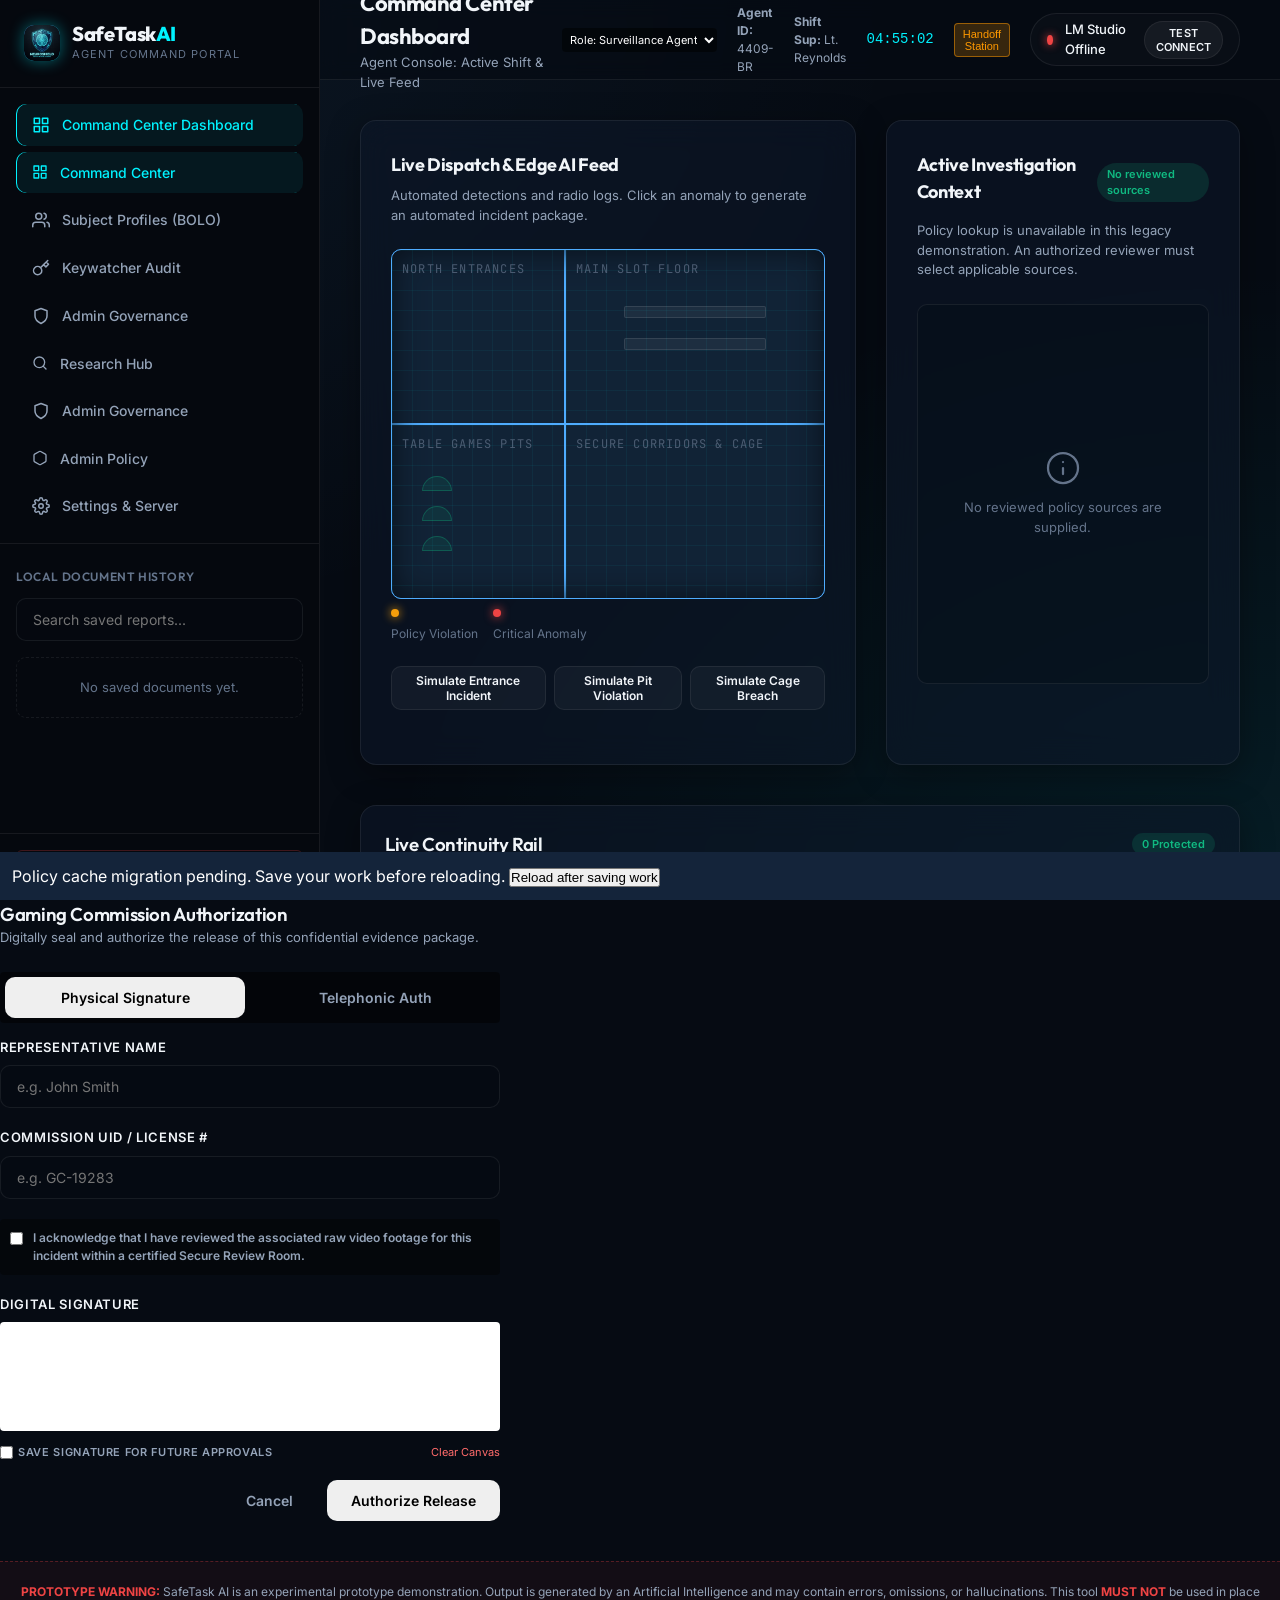
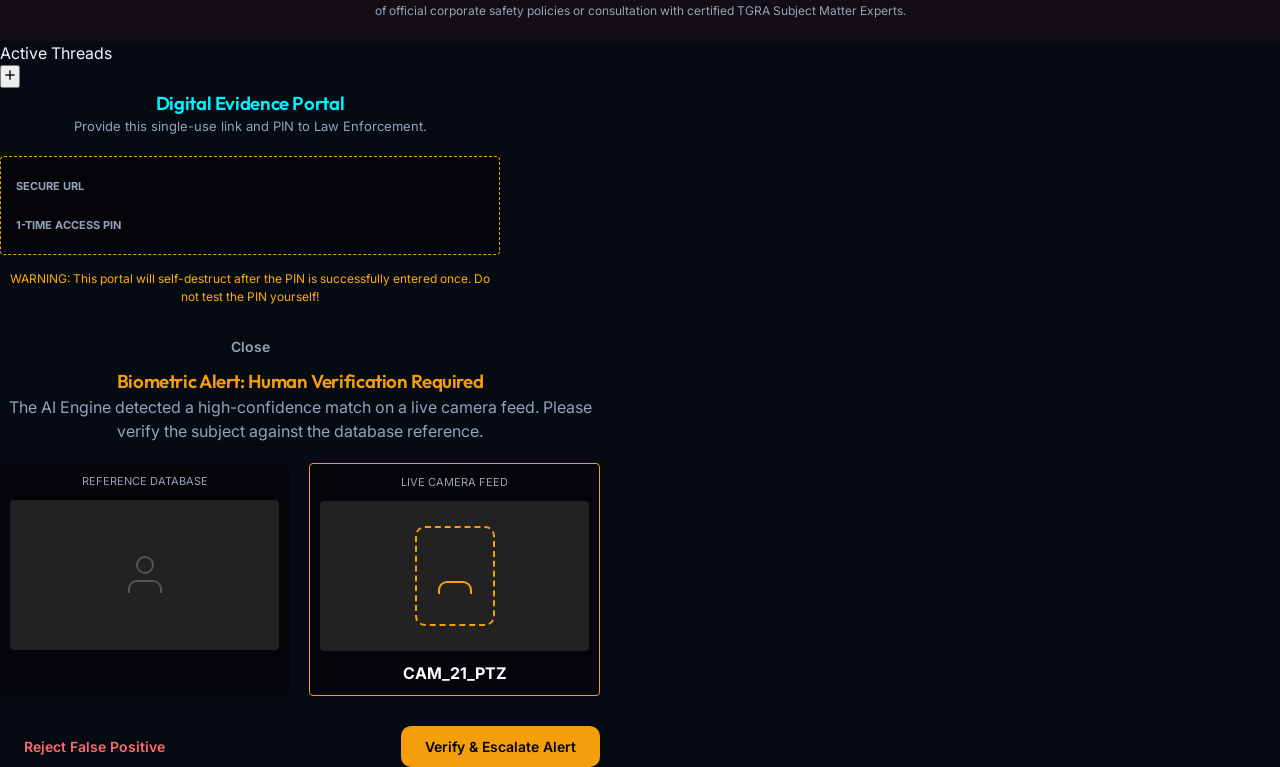
==== commit fd6c0700: "Close presentation and offline-cache paths" ====
--- a/safetask/apps/legacy_scc/index.html
+++ b/safetask/apps/legacy_scc/index.html
@@ -5,7 +5,7 @@
   <meta name="viewport" content="width=device-width, initial-scale=1.0">
   <title>SafeTask AI — Casino Surveillance Agent Portal</title>
   <!-- SEO Tags -->
-  <meta name="description" content="Surveillance Agent Command Center for real-time monitoring, MICS compliance, and incident generation.">
+  <meta name="description" content="Surveillance Agent Command Center for demonstration monitoring and draft incident generation with no reviewed policy sources.">
   <meta name="theme-color" content="#0a192f">
   
   <!-- Premium Typography -->
@@ -19,15 +19,15 @@
   <!-- Manifest for PWA -->
   <link rel="manifest" href="manifest.json">
 </head>
-<body>
+<body data-provenance-version="2">
   <!-- Print Header (Hidden on UI, visible on Print) -->
   <div class="print-header-block">
     <div class="print-title-area">
-      <h1>TRIBAL GAMING REGULATORY AUTHORITY</h1>
+      <h1>SAFETASK DEMONSTRATION DRAFT</h1>
       <h2>CASINO SURVEILLANCE COMPLIANCE & INVESTIGATIONS</h2>
     </div>
     <div class="print-logo-box">
-      <span>NIGC MICS COMPLIANT</span>
+      <span>POLICY SOURCES NOT VERIFIED</span>
     </div>
   </div>
   <div class="print-disclaimer only-print">
@@ -217,15 +217,15 @@
             <div class="control-card glass flex-column">
               <div class="card-header-row">
                 <h3>Active Investigation Context</h3>
-                <span class="active-badge" id="incRagBadge">0 Regulations Matched</span>
-              </div>
-              <p class="section-desc">When an anomaly is selected, the MICS/TICS rules will be pulled automatically to anchor the generated incident.</p>
+                <span class="active-badge" id="incRagBadge">No reviewed sources</span>
+              </div>
+              <p class="section-desc">Policy lookup is unavailable in this legacy demonstration. An authorized reviewer must select applicable sources.</p>
               
               <!-- Matched Regulations List -->
               <div class="matched-regs-list" id="incidentMatchedRegs">
                 <div class="empty-regs-state">
                   <svg viewBox="0 0 24 24" width="36" height="36" stroke="currentColor" stroke-width="1.5" fill="none" stroke-linecap="round" stroke-linejoin="round"><circle cx="12" cy="12" r="10"></circle><line x1="12" y1="16" x2="12" y2="12"></line><line x1="12" y1="8" x2="12.01" y2="8"></line></svg>
-                  <p>Awaiting anomaly selection to evaluate standard codes and check MICS requirements.</p>
+                  <p>No reviewed policy sources are supplied.</p>
                 </div>
               </div>
             </div>
@@ -265,9 +265,9 @@
           <div class="output-container glass hidden" id="incidentOutputSection">
             <div class="output-header">
               <div class="output-title-block">
-                <div class="badge badge-high" id="outputIncOshaBadge">MICS Violation</div>
+                <div class="badge badge-high" id="outputIncOshaBadge">Unreviewed draft</div>
                 <h2 id="outputIncTitle">AUTOMATED INCIDENT PACKAGE</h2>
-                <p>Subject to NIGC MICS Record Keeping. Video cryptographically hashed.</p>
+                <p>Policy applicability has not been verified. Video cryptographically hashed.</p>
               </div>
               <div class="output-actions">
                 <button class="btn btn-secondary" onclick="sealEvidencePackage()">
@@ -362,7 +362,7 @@
             <!-- Left Panel: Input & Settings -->
             <div class="control-card glass">
               <h3>Report Field Incident</h3>
-              <p class="section-desc">Log a workplace incident, patron dispute, or policy violation. SafeTask AI will classify the event and compile a legally defensible report.</p>
+              <p class="section-desc">Log a workplace incident, patron dispute, or policy violation. SafeTask AI will classify the event and compile a unreviewed draft report.</p>
               
               <!-- Observation Timeline UI -->
               <div class="timeline-container" style="margin-bottom: 24px; padding: 16px; background: rgba(0,0,0,0.2); border: 1px solid var(--glass-border); border-radius: var(--border-radius-md);">
@@ -410,16 +410,16 @@
             <!-- Right Panel: Matched Regulations & AI Drawer -->
             <div class="control-card glass flex-column">
               <div class="card-header-row">
-                <h3>MICS/TICS Anti-Hallucination RAG</h3>
-                <span class="active-badge" id="ragBadge">0 Regulations Matched</span>
-              </div>
-              <p class="section-desc">Client-side lookup scans inputs against **MICS and SICS** standards to anchor AI output.</p>
+                <h3>Policy Source Status</h3>
+                <span class="active-badge" id="ragBadge">No reviewed sources</span>
+              </div>
+              <p class="section-desc">The legacy policy corpus is retired. Generated text has no verified regulatory grounding.</p>
               
               <!-- Matched Regulations List -->
               <div class="matched-regs-list" id="jhaMatchedRegs">
                 <div class="empty-regs-state">
                   <svg viewBox="0 0 24 24" width="36" height="36" stroke="currentColor" stroke-width="1.5" fill="none" stroke-linecap="round" stroke-linejoin="round"><circle cx="12" cy="12" r="10"></circle><line x1="12" y1="16" x2="12" y2="12"></line><line x1="12" y1="8" x2="12.01" y2="8"></line></svg>
-                  <p>Type incident details to trigger matched regulatory sections in real time.</p>
+                  <p>No reviewed regulatory sections are available.</p>
                 </div>
               </div>
             </div>
@@ -442,7 +442,7 @@
               <div class="output-title-block">
                 <div class="badge badge-high" id="outputRiskBadge">High Risk</div>
                 <h2 id="outputTaskName">Incident Report Draft</h2>
-                <p>Regulatory Standard Anchor: Casino Surveillance MICS</p>
+                <p>Policy source status: unavailable</p>
               </div>
               <div class="output-actions">
                 <button class="btn btn-secondary" onclick="sealEvidencePackage()">
@@ -486,7 +486,7 @@
                 </div>
                 <div class="analysis-card">
                   <h4>Contact Slate</h4>
-                  <p class="card-hint-text">Required escalation matrix based on MICS thresholds.</p>
+                  <p class="card-hint-text">Draft contact list; no regulatory escalation determination.</p>
                   <ul class="capa-checklist" id="jhaContactSlate">
                     <!-- JS loaded -->
                   </ul>
@@ -667,12 +667,12 @@
               
               <!-- Epic 8 Toggle -->
               <div style="display: flex; align-items: center; gap: 8px; background: rgba(0,0,0,0.5); padding: 4px; border-radius: 8px;">
-                <button id="btnModePolicy" class="btn primary-btn" style="padding: 4px 12px; font-size: 11px;" onclick="setResearchMode('policy')">Policy AI</button>
+                <button disabled id="btnModePolicy" class="btn primary-btn" style="padding: 4px 12px; font-size: 11px;" onclick="setResearchMode('policy')">Policy AI</button>
                 <button id="btnModeRecall" class="btn nav-btn" style="padding: 4px 12px; font-size: 11px;" onclick="setResearchMode('recall')">Incident Recall</button>
               </div>
             </div>
             
-            <p id="researchDesc" class="section-desc" style="margin-bottom: 10px;">Ask questions regarding MICS/TICS policies or compliance procedures. The AI will pull from the offline regulations database.</p>
+            <p id="researchDesc" class="section-desc" style="margin-bottom: 10px;">Policy research is unavailable. General model output is unverified and has no reviewed policy sources.</p>
             
             <!-- Chat Window (Policy AI) -->
             <div id="chatHistory" class="chat-history-window" style="flex-grow: 1; overflow-y: auto; background: rgba(0,0,0,0.2); border: 1px solid var(--glass-border); border-radius: var(--border-radius-md); padding: 16px; margin-bottom: 16px; display: flex; flex-direction: column; gap: 12px;">
@@ -705,7 +705,7 @@
               <h3>Admin Governance Console</h3>
             </div>
             
-            <p class="section-desc" style="margin-bottom: 16px;">Ingest and manage offline policy documents (MICS, TICS, and Casino SOPs).</p>
+            <p class="section-desc" style="margin-bottom: 16px;">Direct policy publication is disabled. Uploads cannot create reviewed authority.</p>
             
             <div style="display: flex; gap: 20px; height: 100%;">
               <!-- Upload Form -->
@@ -713,17 +713,17 @@
                 <h4 style="margin-bottom: 16px; color: var(--accent-cyan);">Ingest New Policy</h4>
                 <div style="margin-bottom: 12px;">
                   <label style="display: block; font-size: 11px; color: var(--text-secondary); margin-bottom: 4px;">Policy Code</label>
-                  <input type="text" id="adminPolicyCode" placeholder="e.g. MICS-501" style="width: 100%; padding: 8px; border-radius: 4px; background: rgba(0,0,0,0.5); border: 1px solid var(--border-color); color: white;">
+                  <input type="text" disabled id="adminPolicyCode" placeholder="Publication disabled" style="width: 100%; padding: 8px; border-radius: 4px; background: rgba(0,0,0,0.5); border: 1px solid var(--border-color); color: white;">
                 </div>
                 <div style="margin-bottom: 12px;">
                   <label style="display: block; font-size: 11px; color: var(--text-secondary); margin-bottom: 4px;">Policy Title</label>
-                  <input type="text" id="adminPolicyTitle" placeholder="e.g. Table Drop Procedures" style="width: 100%; padding: 8px; border-radius: 4px; background: rgba(0,0,0,0.5); border: 1px solid var(--border-color); color: white;">
+                  <input type="text" disabled id="adminPolicyTitle" placeholder="e.g. Table Drop Procedures" style="width: 100%; padding: 8px; border-radius: 4px; background: rgba(0,0,0,0.5); border: 1px solid var(--border-color); color: white;">
                 </div>
                 <div style="margin-bottom: 20px;">
                   <label style="display: block; font-size: 11px; color: var(--text-secondary); margin-bottom: 4px;">Policy Document (PDF)</label>
-                  <input type="file" id="adminPolicyFile" accept=".pdf" style="width: 100%; padding: 8px; border-radius: 4px; background: rgba(0,0,0,0.5); border: 1px dashed var(--border-color); color: white; cursor: pointer;">
-                </div>
-                <button class="btn primary-btn" style="width: 100%;" onclick="uploadPolicy()">Ingest Policy</button>
+                  <input type="file" disabled id="adminPolicyFile" accept=".pdf" style="width: 100%; padding: 8px; border-radius: 4px; background: rgba(0,0,0,0.5); border: 1px dashed var(--border-color); color: white; cursor: pointer;">
+                </div>
+                <button class="btn primary-btn" style="width: 100%;" disabled >Publication Disabled</button>
                 <div id="uploadStatus" style="margin-top: 12px; font-size: 12px; text-align: center;"></div>
               </div>
 
@@ -915,7 +915,7 @@
 
               <!-- IMPORTANT NOTE FOR RESEARCH HUB -->
               <div style="margin-top: 15px; padding: 12px; border-left: 4px solid var(--accent-amber); background: rgba(245, 158, 11, 0.1); border-radius: 4px; font-size: 13px; color: var(--text-secondary);">
-                <strong>Performance Recommendation:</strong> For advanced Investigative Research and multi-turn chat against the regulations, we highly recommend loading a larger model like <strong>NVIDIA Nemotron</strong> (e.g., Llama-3.1-Nemotron-70B or Nemotron-Mini) in LM Studio. Smaller 3B reasoning models excel at data formatting but may struggle with deep legal reasoning.
+                General model output is unverified. Model selection does not establish policy provenance or legal applicability.
               </div>
 
               <div class="server-status-info glass-dense" id="serverInfoBox" style="margin-top: 20px;">
@@ -932,40 +932,10 @@
               </div>
             </div>
 
-            <!-- Configuration Guide -->
+            <!-- Retired policy corpus: no preloaded authority -->
             <div class="control-card glass">
-              <h3>Offline Regulatory Reference Engine</h3>
-              <p class="section-desc">SafeTask AI uses a compressed offline keyword index matching Casino Surveillance MICS/TICS/SICS safety orders.</p>
-              
-              <div class="regulations-index-preview">
-                <h4>Pre-Loaded Regulatory Reference Subparts</h4>
-                <div class="reg-bullets">
-                  <div class="bullet-item">
-                    <h5>NIGC MICS 25 CFR § 543.21</h5>
-                    <p>Surveillance Systems & Access logging.</p>
-                  </div>
-                  <div class="bullet-item">
-                    <h5>SICS Section 3.1.4</h5>
-                    <p>Table Games: Dealer Procedures (Hand Clearing).</p>
-                  </div>
-                  <div class="bullet-item">
-                    <h5>SICS Section 4.1</h5>
-                    <p>Table Drop Procedures (3 officer requirement).</p>
-                  </div>
-                  <div class="bullet-item">
-                    <h5>TICS Section 9.1</h5>
-                    <p>Incident Reporting Requirements (Camera #s, timestamps).</p>
-                  </div>
-                  <div class="bullet-item">
-                    <h5>Constructive Knowledge Policy</h5>
-                    <p>Slip & Fall Liability and Intentional hazards.</p>
-                  </div>
-                  <div class="bullet-item">
-                    <h5>TICS Section 5.5</h5>
-                    <p>Secure Door Integrity and alarmed doors.</p>
-                  </div>
-                </div>
-              </div>
+              <h3>Policy Sources Unavailable</h3>
+              <p>No reviewed policy sources are included in this demonstration. Legacy gaming fixtures have been retired.</p>
             </div>
 
           </div>
@@ -1015,7 +985,7 @@
 
               <!-- IMPORTANT NOTE FOR RESEARCH HUB -->
               <div style="margin-top: 15px; padding: 12px; border-left: 4px solid var(--accent-amber); background: rgba(245, 158, 11, 0.1); border-radius: 4px; font-size: 13px; color: var(--text-secondary);">
-                <strong>Performance Recommendation:</strong> For advanced Investigative Research and multi-turn chat against the regulations, we highly recommend loading a larger model like <strong>NVIDIA Nemotron</strong> (e.g., Llama-3.1-Nemotron-70B or Nemotron-Mini) in LM Studio. Smaller 3B reasoning models excel at data formatting but may struggle with deep legal reasoning.
+                General model output is unverified. Model selection does not establish policy provenance or legal applicability.
               </div>
 
               <div class="server-status-info glass-dense" id="serverInfoBox" style="margin-top: 20px;">
@@ -1032,40 +1002,10 @@
               </div>
             </div>
 
-            <!-- Configuration Guide -->
+            <!-- Retired policy corpus: no preloaded authority -->
             <div class="control-card glass">
-              <h3>Offline Regulatory Reference Engine</h3>
-              <p class="section-desc">SafeTask AI uses a compressed offline keyword index matching Casino Surveillance MICS/TICS/SICS safety orders.</p>
-              
-              <div class="regulations-index-preview">
-                <h4>Pre-Loaded Regulatory Reference Subparts</h4>
-                <div class="reg-bullets">
-                  <div class="bullet-item">
-                    <h5>NIGC MICS 25 CFR § 543.21</h5>
-                    <p>Surveillance Systems & Access logging.</p>
-                  </div>
-                  <div class="bullet-item">
-                    <h5>SICS Section 3.1.4</h5>
-                    <p>Table Games: Dealer Procedures (Hand Clearing).</p>
-                  </div>
-                  <div class="bullet-item">
-                    <h5>SICS Section 4.1</h5>
-                    <p>Table Drop Procedures (3 officer requirement).</p>
-                  </div>
-                  <div class="bullet-item">
-                    <h5>TICS Section 9.1</h5>
-                    <p>Incident Reporting Requirements (Camera #s, timestamps).</p>
-                  </div>
-                  <div class="bullet-item">
-                    <h5>Constructive Knowledge Policy</h5>
-                    <p>Slip & Fall Liability and Intentional hazards.</p>
-                  </div>
-                  <div class="bullet-item">
-                    <h5>TICS Section 5.5</h5>
-                    <p>Secure Door Integrity and alarmed doors.</p>
-                  </div>
-                </div>
-              </div>
+              <h3>Policy Sources Unavailable</h3>
+              <p>No reviewed policy sources are included in this demonstration. Legacy gaming fixtures have been retired.</p>
             </div>
 
           </div>
@@ -1075,39 +1015,39 @@
         <section class="tab-pane" id="tabAdmin">
           <div class="grid-layout">
             <div class="control-card glass">
-              <h3>Deploy New Regulatory Document</h3>
-              <p class="section-desc">Upload a PDF policy bulletin. The system will extract the raw text deterministically to ensure chain-of-custody compliance and inject it into the offline RAG database across all terminals.</p>
+              <h3>Policy Publication Disabled</h3>
+              <p class="section-desc">Uploads cannot create reviewed authority or publish to an offline corpus.</p>
               
               <div class="form-group" style="margin-top: 15px;">
-                <label>Regulation Code (e.g. MICS 543.21)</label>
-                <input type="text" id="adminCodeInput" placeholder="Enter formal code">
+                <label>Policy code (publication disabled)</label>
+                <input type="text" disabled id="adminCodeInput" placeholder="Enter formal code">
               </div>
 
               <div class="form-group">
                 <label>Policy Title</label>
-                <input type="text" id="adminTitleInput" placeholder="Enter policy title">
+                <input type="text" disabled id="adminTitleInput" placeholder="Enter policy title">
               </div>
 
               <div class="form-group">
-                <label>Upload Official Document (.pdf)</label>
-                <div class="upload-zone" id="adminUploadZone" onclick="document.getElementById('adminFileInput').click()">
+                <label>Document upload disabled</label>
+                <div class="upload-zone" id="adminUploadZone" >
                   <svg viewBox="0 0 24 24" width="32" height="32" stroke="currentColor" stroke-width="1.5" fill="none"><path d="M21 15v4a2 2 0 0 1-2 2H5a2 2 0 0 1-2-2v-4"></path><polyline points="17 8 12 3 7 8"></polyline><line x1="12" y1="3" x2="12" y2="15"></line></svg>
                   <p>Click to select PDF or drag and drop</p>
-                  <input type="file" id="adminFileInput" accept=".pdf" style="display:none;" onchange="handleAdminFileSelect(event)">
+                  <input type="file" disabled id="adminFileInput" accept=".pdf" style="display:none;" >
                 </div>
                 <div id="adminFileName" style="margin-top: 8px; font-size: 12px; color: var(--accent-cyan);"></div>
               </div>
 
-              <button class="btn btn-primary" style="margin-top: 15px;" onclick="uploadPolicy()">
-                Deploy to Knowledge Base
+              <button class="btn btn-primary" style="margin-top: 15px;" disabled >
+                Publication Disabled
               </button>
 
               <div id="adminUploadStatus" style="margin-top: 15px; font-size: 13px; font-weight: bold;"></div>
             </div>
 
             <div class="control-card glass">
-              <h3>Chain-of-Custody Guarantee</h3>
-              <p class="section-desc">To satisfy auditing requirements, uploaded documents are <strong>NOT</strong> parsed by generative AI models. Text is extracted deterministically to prevent hallucination of regulatory codes.</p>
+              <h3>Policy Publication Status</h3>
+              <p class="section-desc">Text extraction does not establish source authority. Direct publication is disabled in this demonstration.</p>
               <div class="reg-card" style="margin-top: 20px;">
                 <div class="reg-card-header">
                   <span class="reg-card-code">AUDIT TRAIL</span>
@@ -1216,6 +1156,11 @@
       </div>
     </div>
 
+    <aside id="provenance-migration" role="status" style="position:fixed;bottom:0;left:0;right:0;background:#14243a;color:white;padding:12px;z-index:99999">
+      <span id="provenance-migration-status">Policy cache migration is not yet verified. Save your work before reloading.</span>
+      <button id="provenance-reload" type="button" hidden>Reload after saving work</button>
+    </aside>
+    <script src="provenance-migration.js"></script>
     <script src="app.js"></script>
     <script>
         setInterval(() => {
